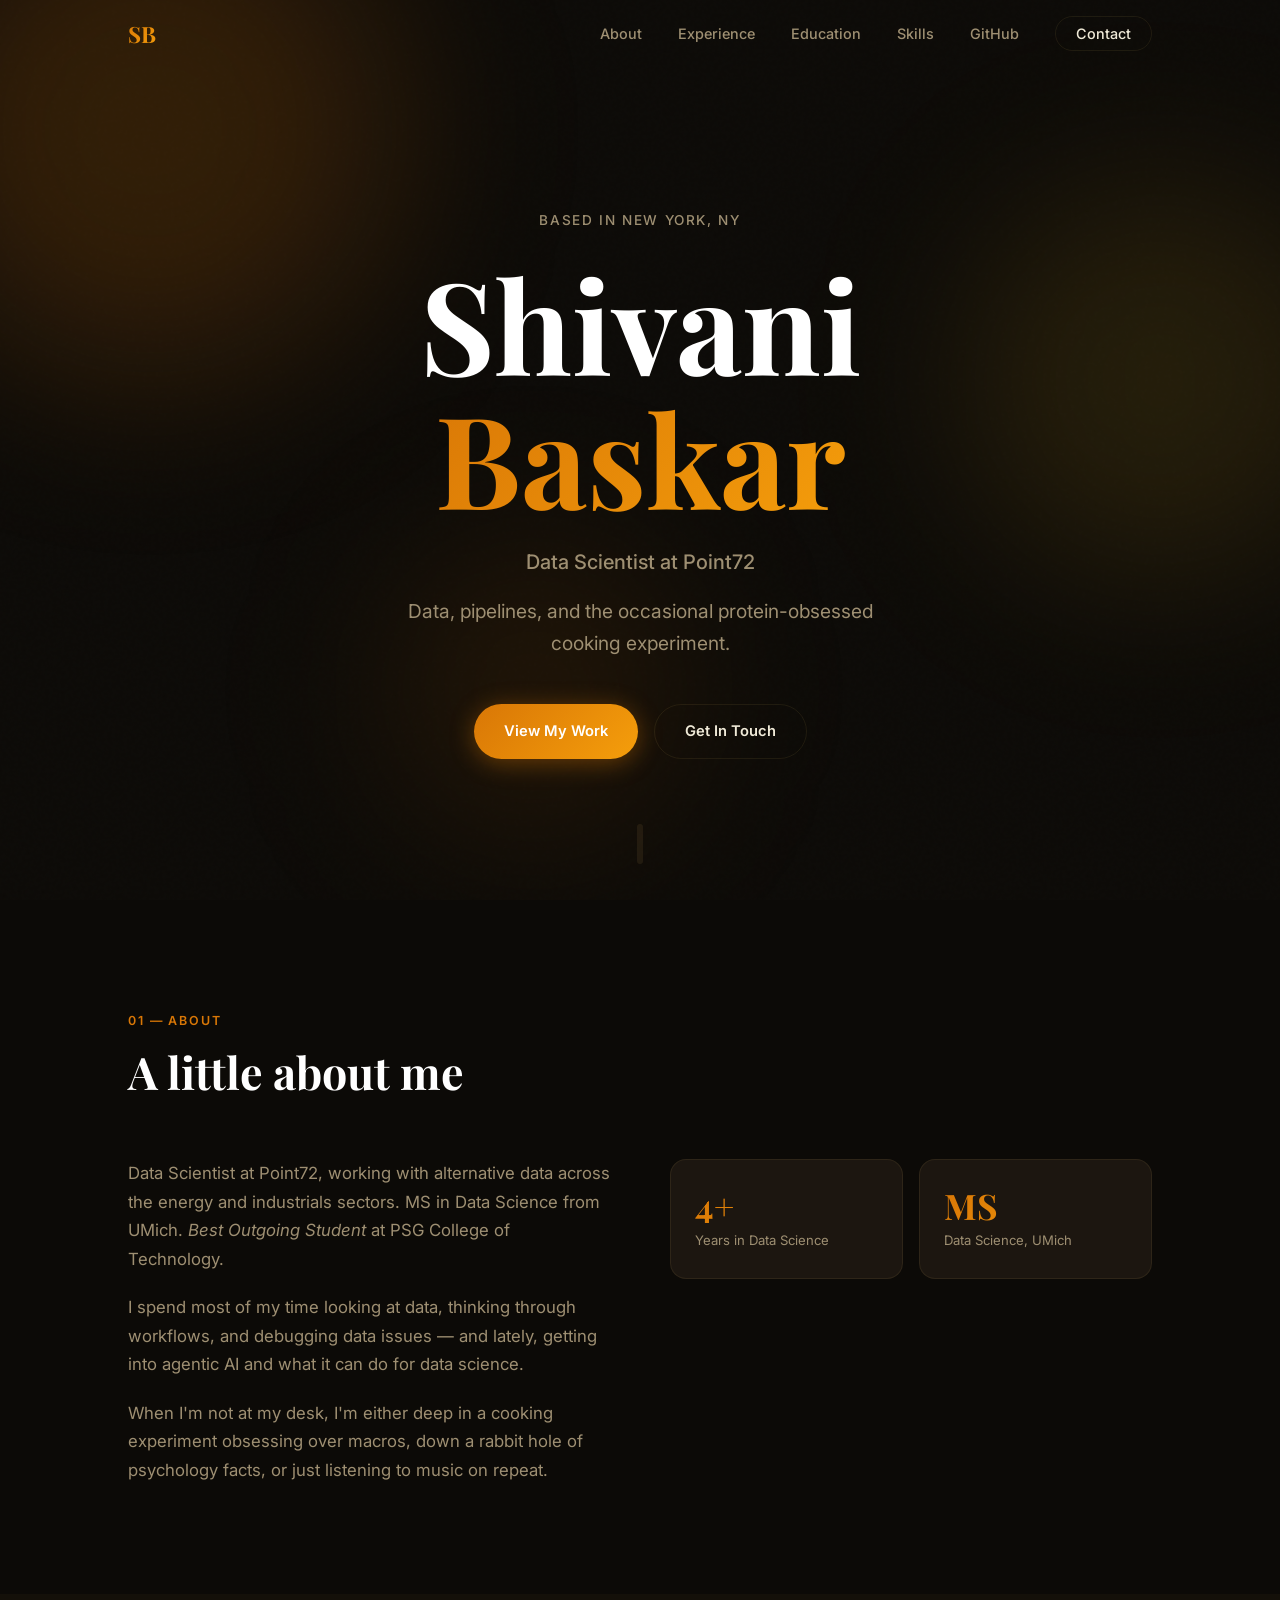
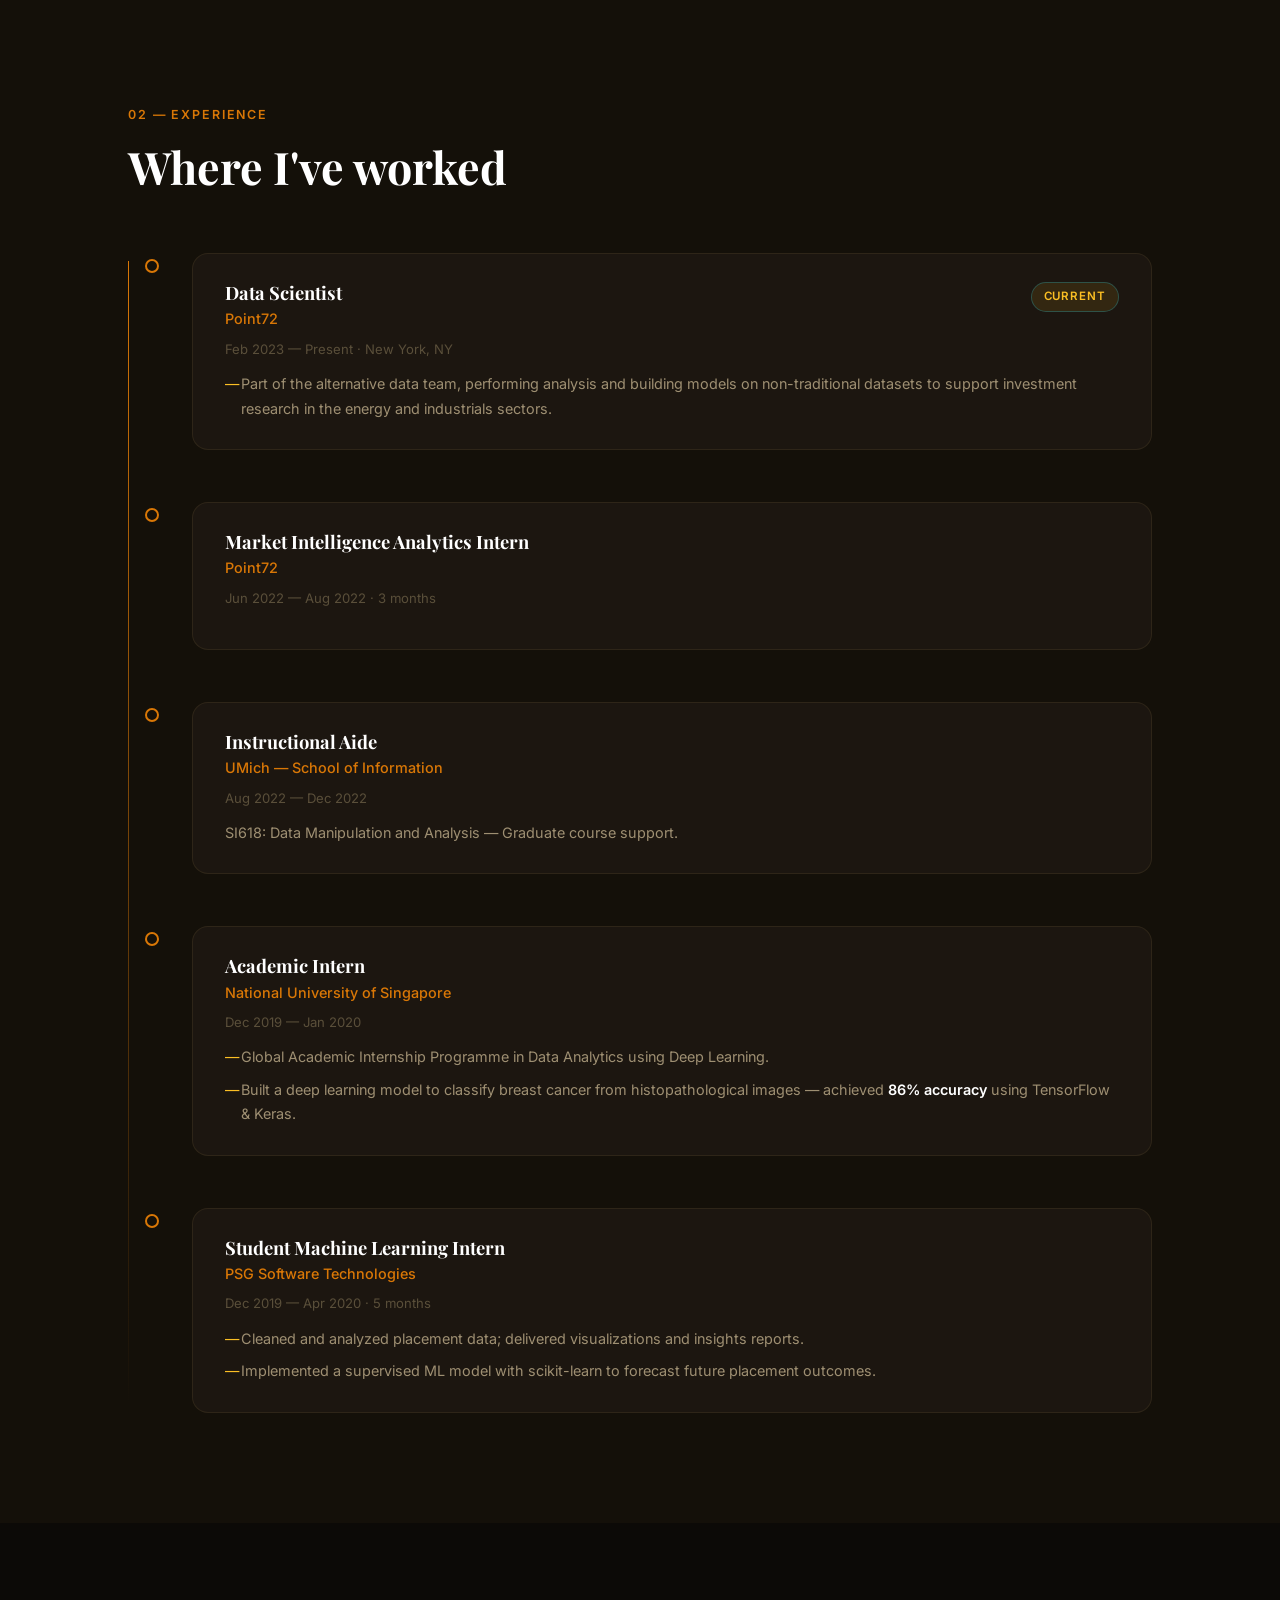
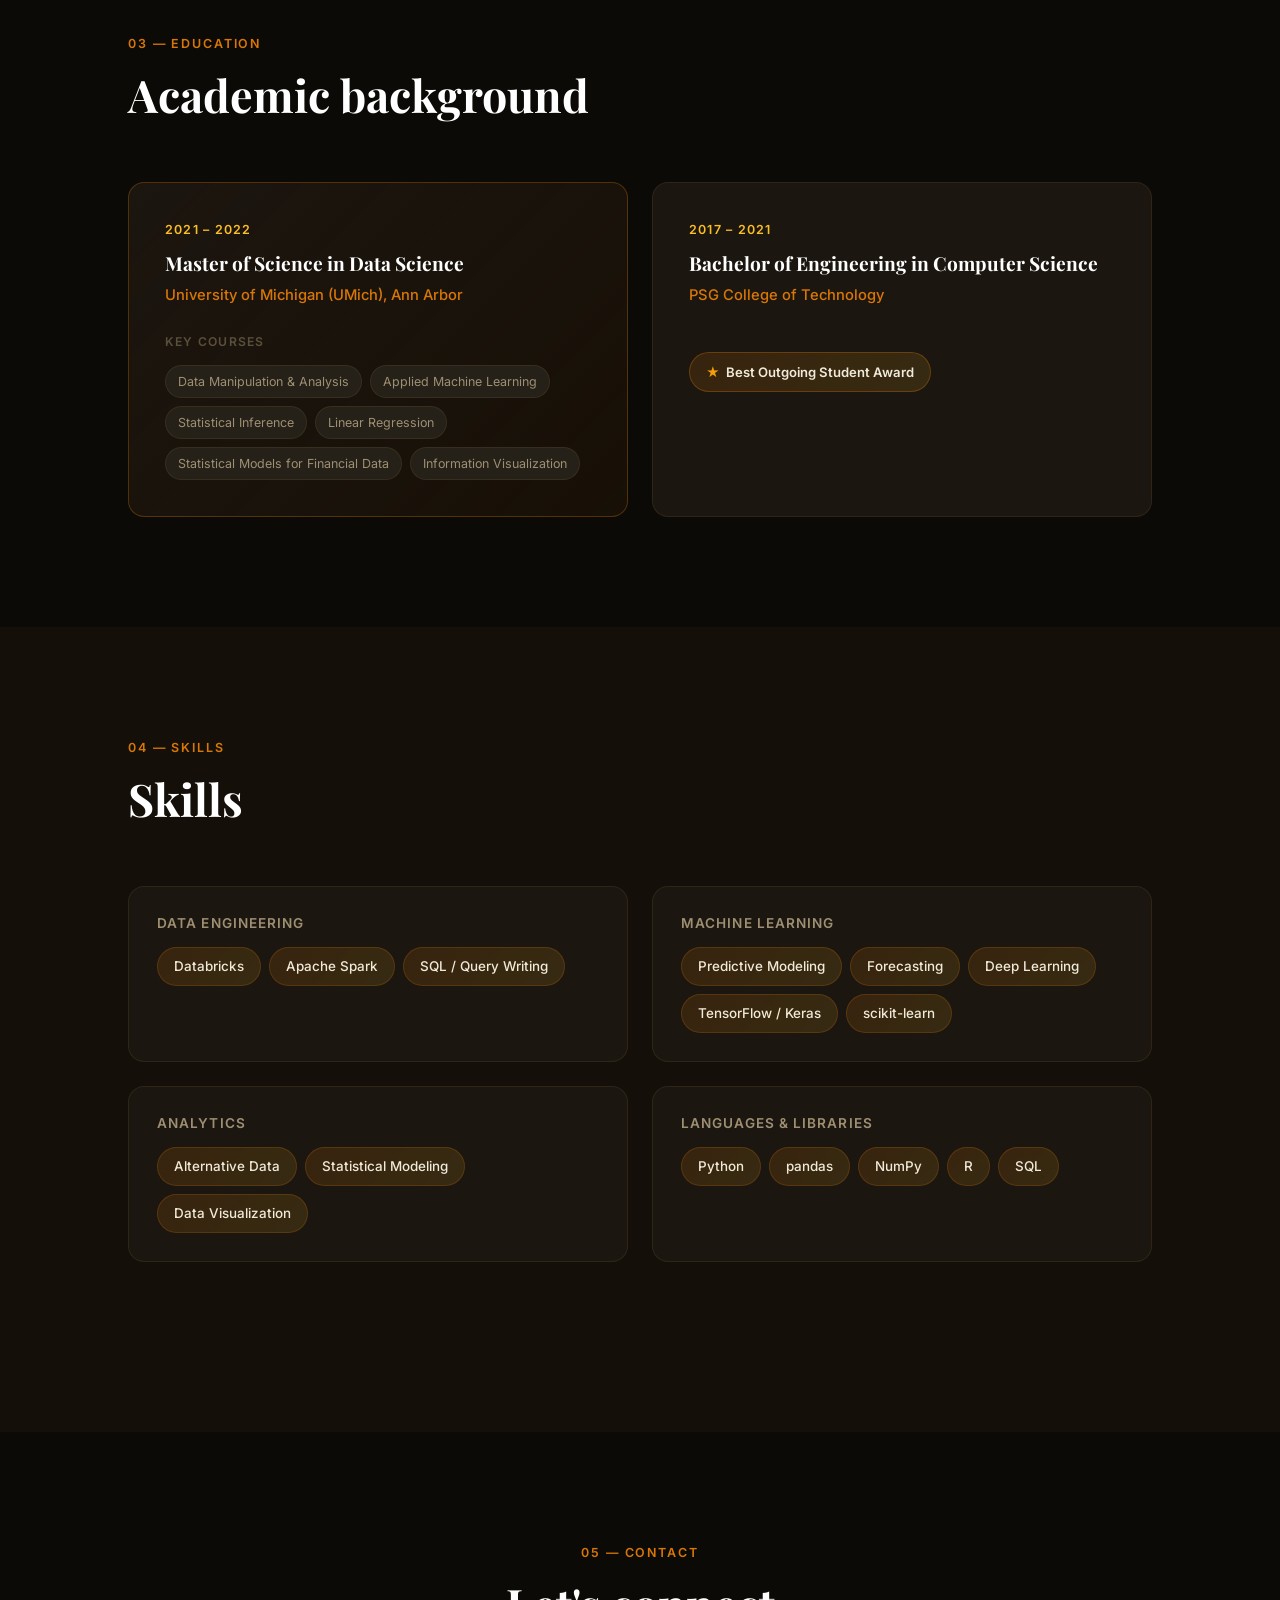
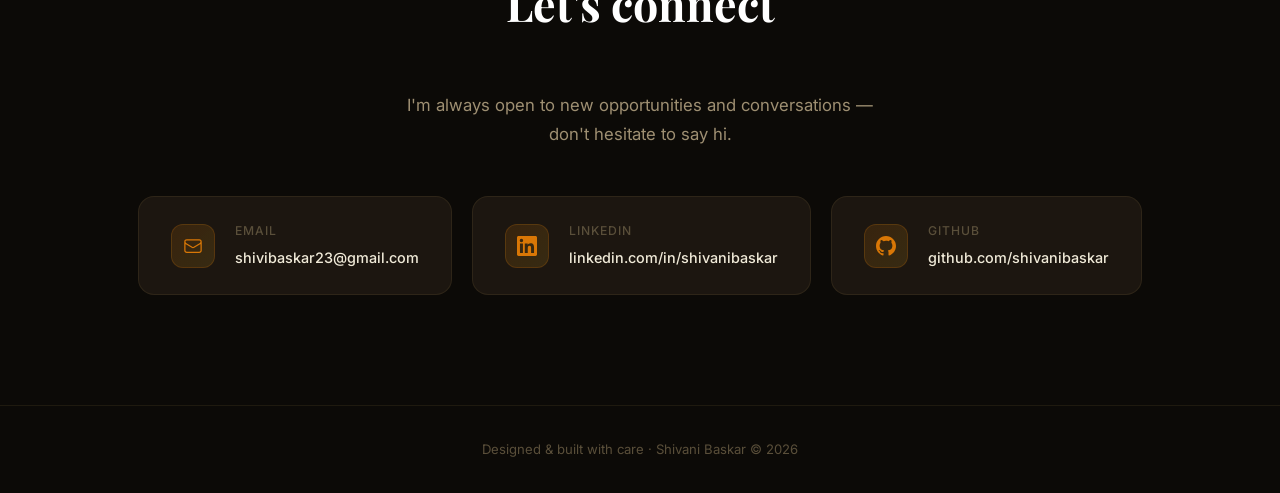
==== index.html @ d83d1bbb "Replace University of Michigan references with UMich Co-Authored-By: Claude Sonnet 4.6 <noreply@anth" ====
<!DOCTYPE html>
<html lang="en">
<head>
  <meta charset="UTF-8" />
  <meta name="viewport" content="width=device-width, initial-scale=1.0" />
  <meta name="description" content="Shivani Baskar — Data Scientist at Point72, New York. MS in Data Science from the University of Michigan. Working with alternative data in energy and industrials." />
  <title>Shivani Baskar — Data Scientist</title>
  <link rel="icon" href="data:image/svg+xml,<svg xmlns='http://www.w3.org/2000/svg' viewBox='0 0 100 100'><text y='.9em' font-size='90'>✦</text></svg>" />
  <link rel="preconnect" href="https://fonts.googleapis.com" />
  <link rel="preconnect" href="https://fonts.gstatic.com" crossorigin />
  <link href="https://fonts.googleapis.com/css2?family=Playfair+Display:wght@400;600;700&family=Inter:wght@300;400;500;600&display=swap" rel="stylesheet" />
  <link rel="stylesheet" href="style.css" />
</head>
<body>

  <!-- ── Navigation ── -->
  <nav class="nav" id="nav">
    <div class="nav-inner">
      <a href="#home" class="nav-logo">SB</a>
      <ul class="nav-links">
        <li><a href="#about">About</a></li>
        <li><a href="#experience">Experience</a></li>
        <li><a href="#education">Education</a></li>
        <li><a href="#skills">Skills</a></li>
        <li><a href="https://github.com/shivanibaskar" target="_blank" rel="noopener noreferrer">GitHub</a></li>
        <li><a href="#contact" class="nav-cta">Contact</a></li>
      </ul>
      <button class="hamburger" id="hamburger" aria-label="Menu">
        <span></span><span></span><span></span>
      </button>
    </div>
  </nav>

  <!-- ── Hero ── -->
  <section class="hero" id="home">
    <div class="hero-orbs">
      <div class="orb orb-1"></div>
      <div class="orb orb-2"></div>
      <div class="orb orb-3"></div>
    </div>
    <div class="hero-content">
      <p class="hero-eyebrow reveal">Based in New York, NY</p>
      <h1 class="hero-name reveal">Shivani<br /><span class="gradient-text">Baskar</span></h1>
      <p class="hero-title reveal">Data Scientist at Point72</p>
      <p class="hero-tagline reveal">Data, pipelines, and the occasional protein-obsessed cooking experiment.</p>
      <div class="hero-actions reveal">
        <a href="#experience" class="btn btn-primary">View My Work</a>
        <a href="#contact" class="btn btn-ghost">Get In Touch</a>
      </div>
    </div>
    <div class="hero-scroll-hint">
      <div class="scroll-dot"></div>
    </div>
  </section>

  <!-- ── About ── -->
  <section class="section" id="about">
    <div class="container">
      <div class="section-label reveal">01 — About</div>
      <h2 class="section-heading reveal">A little about me</h2>
      <div class="about-grid">
        <div class="about-text">
          <p class="reveal">Data Scientist at Point72, working with alternative data across the energy and industrials sectors. MS in Data Science from UMich. <em>Best Outgoing Student</em> at PSG College of Technology.</p>
          <p class="reveal">I spend most of my time looking at data, thinking through workflows, and debugging data issues — and lately, getting into agentic AI and what it can do for data science.</p>
          <p class="reveal">When I'm not at my desk, I'm either deep in a cooking experiment obsessing over macros, down a rabbit hole of psychology facts, or just listening to music on repeat.</p>
        </div>
        <div class="about-stats">
          <div class="stat-card reveal">
            <span class="stat-num gradient-text">4+</span>
            <span class="stat-label">Years in Data Science</span>
          </div>
          <div class="stat-card reveal">
            <span class="stat-num gradient-text">MS</span>
            <span class="stat-label">Data Science, UMich</span>
          </div>
        </div>
      </div>
    </div>
  </section>

  <!-- ── Experience ── -->
  <section class="section section-alt" id="experience">
    <div class="container">
      <div class="section-label reveal">02 — Experience</div>
      <h2 class="section-heading reveal">Where I've worked</h2>
      <div class="timeline">

        <div class="tl-item reveal">
          <div class="tl-marker">
            <div class="tl-dot"></div>
          </div>
          <div class="tl-body">
            <div class="tl-top">
              <div>
                <h3 class="tl-role">Data Scientist</h3>
                <p class="tl-company">Point72</p>
              </div>
              <span class="tl-badge current">Current</span>
            </div>
            <p class="tl-date">Feb 2023 — Present · New York, NY</p>
            <ul class="tl-bullets">
              <li>Part of the alternative data team, performing analysis and building models on non-traditional datasets to support investment research in the energy and industrials sectors.</li>
            </ul>
          </div>
        </div>

        <div class="tl-item reveal">
          <div class="tl-marker">
            <div class="tl-dot"></div>
          </div>
          <div class="tl-body">
            <div class="tl-top">
              <div>
                <h3 class="tl-role">Market Intelligence Analytics Intern</h3>
                <p class="tl-company">Point72</p>
              </div>
            </div>
            <p class="tl-date">Jun 2022 — Aug 2022 · 3 months</p>
          </div>
        </div>

        <div class="tl-item reveal">
          <div class="tl-marker">
            <div class="tl-dot"></div>
          </div>
          <div class="tl-body">
            <div class="tl-top">
              <div>
                <h3 class="tl-role">Instructional Aide</h3>
                <p class="tl-company">UMich — School of Information</p>
              </div>
            </div>
            <p class="tl-date">Aug 2022 — Dec 2022</p>
            <p class="tl-desc">SI618: Data Manipulation and Analysis — Graduate course support.</p>
          </div>
        </div>

        <div class="tl-item reveal">
          <div class="tl-marker">
            <div class="tl-dot"></div>
          </div>
          <div class="tl-body">
            <div class="tl-top">
              <div>
                <h3 class="tl-role">Academic Intern</h3>
                <p class="tl-company">National University of Singapore</p>
              </div>
            </div>
            <p class="tl-date">Dec 2019 — Jan 2020</p>
            <ul class="tl-bullets">
              <li>Global Academic Internship Programme in Data Analytics using Deep Learning.</li>
              <li>Built a deep learning model to classify breast cancer from histopathological images — achieved <strong>86% accuracy</strong> using TensorFlow &amp; Keras.</li>
            </ul>
          </div>
        </div>

        <div class="tl-item reveal">
          <div class="tl-marker">
            <div class="tl-dot"></div>
          </div>
          <div class="tl-body">
            <div class="tl-top">
              <div>
                <h3 class="tl-role">Student Machine Learning Intern</h3>
                <p class="tl-company">PSG Software Technologies</p>
              </div>
            </div>
            <p class="tl-date">Dec 2019 — Apr 2020 · 5 months</p>
            <ul class="tl-bullets">
              <li>Cleaned and analyzed placement data; delivered visualizations and insights reports.</li>
              <li>Implemented a supervised ML model with scikit-learn to forecast future placement outcomes.</li>
            </ul>
          </div>
        </div>

      </div>
    </div>
  </section>

  <!-- ── Education ── -->
  <section class="section" id="education">
    <div class="container">
      <div class="section-label reveal">03 — Education</div>
      <h2 class="section-heading reveal">Academic background</h2>
      <div class="edu-grid">

        <div class="edu-card featured reveal">
          <div class="edu-year">2021 – 2022</div>
          <h3>Master of Science in Data Science</h3>
          <p class="edu-school">University of Michigan (UMich), Ann Arbor</p>
          <div class="edu-courses">
            <p class="courses-label">Key Courses</p>
            <div class="course-tags">
              <span>Data Manipulation &amp; Analysis</span>
              <span>Applied Machine Learning</span>
              <span>Statistical Inference</span>
              <span>Linear Regression</span>
              <span>Statistical Models for Financial Data</span>
              <span>Information Visualization</span>
            </div>
          </div>
        </div>

        <div class="edu-card reveal">
          <div class="edu-year">2017 – 2021</div>
          <h3>Bachelor of Engineering in Computer Science</h3>
          <p class="edu-school">PSG College of Technology</p>
          <div class="award-pill">
            <span class="award-icon">★</span> Best Outgoing Student Award
          </div>
        </div>

      </div>
    </div>
  </section>

  <!-- ── Skills ── -->
  <section class="section section-alt" id="skills">
    <div class="container">
      <div class="section-label reveal">04 — Skills</div>
      <h2 class="section-heading reveal">Skills</h2>

      <div class="skills-grid">
        <div class="skill-group reveal">
          <h3 class="skill-group-title">Data Engineering</h3>
          <div class="skill-pills">
            <span>Databricks</span>
            <span>Apache Spark</span>
            <span>SQL / Query Writing</span>
          </div>
        </div>
        <div class="skill-group reveal">
          <h3 class="skill-group-title">Machine Learning</h3>
          <div class="skill-pills">
            <span>Predictive Modeling</span>
            <span>Forecasting</span>
            <span>Deep Learning</span>
            <span>TensorFlow / Keras</span>
            <span>scikit-learn</span>
          </div>
        </div>
        <div class="skill-group reveal">
          <h3 class="skill-group-title">Analytics</h3>
          <div class="skill-pills">
            <span>Alternative Data</span>
            <span>Statistical Modeling</span>
            <span>Data Visualization</span>
          </div>
        </div>
        <div class="skill-group reveal">
          <h3 class="skill-group-title">Languages &amp; Libraries</h3>
          <div class="skill-pills">
            <span>Python</span>
            <span>pandas</span>
            <span>NumPy</span>
            <span>R</span>
            <span>SQL</span>
          </div>
        </div>
      </div>

    </div>
  </section>

  <!-- ── Contact ── -->
  <section class="section" id="contact">
    <div class="container contact-container">
      <div class="section-label reveal">05 — Contact</div>
      <h2 class="section-heading reveal">Let's connect</h2>
      <p class="contact-sub reveal">I'm always open to new opportunities and conversations — don't hesitate to say hi.</p>
      <div class="contact-cards reveal">
        <a href="mailto:shivibaskar23@gmail.com" class="contact-card">
          <div class="contact-icon">
            <svg xmlns="http://www.w3.org/2000/svg" fill="none" viewBox="0 0 24 24" stroke-width="1.5" stroke="currentColor"><path stroke-linecap="round" stroke-linejoin="round" d="M21.75 6.75v10.5a2.25 2.25 0 0 1-2.25 2.25h-15a2.25 2.25 0 0 1-2.25-2.25V6.75m19.5 0A2.25 2.25 0 0 0 19.5 4.5h-15a2.25 2.25 0 0 0-2.25 2.25m19.5 0v.243a2.25 2.25 0 0 1-1.07 1.916l-7.5 4.615a2.25 2.25 0 0 1-2.36 0L3.32 8.91a2.25 2.25 0 0 1-1.07-1.916V6.75" /></svg>
          </div>
          <div>
            <p class="contact-label">Email</p>
            <p class="contact-value">shivibaskar23@gmail.com</p>
          </div>
        </a>
        <a href="https://linkedin.com/in/shivanibaskar" target="_blank" rel="noopener noreferrer" class="contact-card">
          <div class="contact-icon">
            <svg xmlns="http://www.w3.org/2000/svg" viewBox="0 0 24 24" fill="currentColor"><path d="M20.447 20.452h-3.554v-5.569c0-1.328-.027-3.037-1.852-3.037-1.853 0-2.136 1.445-2.136 2.939v5.667H9.351V9h3.414v1.561h.046c.477-.9 1.637-1.85 3.37-1.85 3.601 0 4.267 2.37 4.267 5.455v6.286zM5.337 7.433a2.062 2.062 0 0 1-2.063-2.065 2.064 2.064 0 1 1 2.063 2.065zm1.782 13.019H3.555V9h3.564v11.452zM22.225 0H1.771C.792 0 0 .774 0 1.729v20.542C0 23.227.792 24 1.771 24h20.451C23.2 24 24 23.227 24 22.271V1.729C24 .774 23.2 0 22.222 0h.003z"/></svg>
          </div>
          <div>
            <p class="contact-label">LinkedIn</p>
            <p class="contact-value">linkedin.com/in/shivanibaskar</p>
          </div>
        </a>
        <a href="https://github.com/shivanibaskar" target="_blank" rel="noopener noreferrer" class="contact-card">
          <div class="contact-icon">
            <svg xmlns="http://www.w3.org/2000/svg" viewBox="0 0 24 24" fill="currentColor"><path d="M12 0C5.374 0 0 5.373 0 12c0 5.302 3.438 9.8 8.207 11.387.599.111.793-.261.793-.577v-2.234c-3.338.726-4.033-1.416-4.033-1.416-.546-1.387-1.333-1.756-1.333-1.756-1.089-.745.083-.729.083-.729 1.205.084 1.839 1.237 1.839 1.237 1.07 1.834 2.807 1.304 3.492.997.107-.775.418-1.305.762-1.604-2.665-.305-5.467-1.334-5.467-5.931 0-1.311.469-2.381 1.236-3.221-.124-.303-.535-1.524.117-3.176 0 0 1.008-.322 3.301 1.23A11.509 11.509 0 0 1 12 5.803c1.02.005 2.047.138 3.006.404 2.291-1.552 3.297-1.23 3.297-1.23.653 1.653.242 2.874.118 3.176.77.84 1.235 1.911 1.235 3.221 0 4.609-2.807 5.624-5.479 5.921.43.372.823 1.102.823 2.222v3.293c0 .319.192.694.801.576C20.566 21.797 24 17.3 24 12c0-6.627-5.373-12-12-12z"/></svg>
          </div>
          <div>
            <p class="contact-label">GitHub</p>
            <p class="contact-value">github.com/shivanibaskar</p>
          </div>
        </a>
      </div>
    </div>
  </section>

  <footer class="footer">
    <p>Designed &amp; built with care &middot; Shivani Baskar &copy; 2026</p>
  </footer>

  <script src="script.js"></script>
</body>
</html>
---- style.css ----
/* ── Reset & Base ── */
*, *::before, *::after { box-sizing: border-box; margin: 0; padding: 0; }

:root {
  --bg:          #0c0a07;
  --bg-alt:      #141009;
  --surface:     #1c1610;
  --surface-2:   #252018;
  --border:      rgba(255,210,120,0.08);
  --text:        #f0ead8;
  --text-muted:  #9e8f72;
  --text-faint:  #5a4f3a;
  --amber:       #d97706;
  --gold:        #fbbf24;
  --grad:        linear-gradient(135deg, #d97706, #f59e0b);
  --grad-soft:   linear-gradient(135deg, rgba(217,119,6,0.15), rgba(251,191,36,0.12));
  --radius:      16px;
  --radius-sm:   10px;
  --shadow:      0 4px 32px rgba(0,0,0,0.4);
  --shadow-lg:   0 12px 60px rgba(0,0,0,0.6);
  --nav-h:       68px;
}

html { scroll-behavior: smooth; }

body {
  background: var(--bg);
  color: var(--text);
  font-family: 'Inter', system-ui, sans-serif;
  font-size: 16px;
  line-height: 1.7;
  overflow-x: hidden;
}

/* ── Typography ── */
h1,h2,h3 { font-family: 'Playfair Display', Georgia, serif; line-height: 1.2; }
a { text-decoration: none; color: inherit; }
strong { font-weight: 600; color: #fff; }

.gradient-text {
  background: var(--grad);
  -webkit-background-clip: text;
  -webkit-text-fill-color: transparent;
  background-clip: text;
}

/* ── Layout ── */
.container {
  max-width: 1080px;
  margin: 0 auto;
  padding: 0 28px;
}

.section { padding: 110px 0; }
.section-alt { background: var(--bg-alt); }

.section-label {
  font-size: 0.78rem;
  font-weight: 600;
  letter-spacing: 0.15em;
  text-transform: uppercase;
  color: var(--amber);
  margin-bottom: 14px;
}

.section-heading {
  font-size: clamp(2rem, 4vw, 2.8rem);
  font-weight: 700;
  color: #fff;
  margin-bottom: 60px;
}

/* ── Scroll Reveal ── */
.reveal {
  opacity: 0;
  transform: translateY(28px);
  transition: opacity 0.65s ease, transform 0.65s ease;
}
.reveal.visible {
  opacity: 1;
  transform: translateY(0);
}

/* ── Navigation ── */
.nav {
  position: fixed;
  top: 0; left: 0; right: 0;
  z-index: 100;
  height: var(--nav-h);
  transition: background 0.3s, backdrop-filter 0.3s, border-bottom 0.3s;
}
.nav.scrolled {
  background: rgba(7,7,15,0.85);
  backdrop-filter: blur(20px);
  border-bottom: 1px solid var(--border);
}
.nav-inner {
  max-width: 1080px;
  margin: 0 auto;
  padding: 0 28px;
  height: 100%;
  display: flex;
  align-items: center;
  justify-content: space-between;
}
.nav-logo {
  font-family: 'Playfair Display', serif;
  font-size: 1.4rem;
  font-weight: 700;
  background: var(--grad);
  -webkit-background-clip: text;
  -webkit-text-fill-color: transparent;
  background-clip: text;
}
.nav-links {
  list-style: none;
  display: flex;
  gap: 36px;
  align-items: center;
}
.nav-links a {
  font-size: 0.9rem;
  font-weight: 500;
  color: var(--text-muted);
  transition: color 0.2s;
}
.nav-links a:hover { color: #fff; }
.nav-links a.nav-cta {
  padding: 8px 20px;
  border: 1px solid var(--border);
  border-radius: 50px;
  color: var(--text);
  transition: background 0.2s, border-color 0.2s;
}
.nav-links a.nav-cta:hover {
  background: var(--surface-2);
  border-color: var(--amber);
  color: #fff;
}
.hamburger { display: none; }

/* ── Hero ── */
.hero {
  position: relative;
  min-height: 100vh;
  display: flex;
  align-items: center;
  justify-content: center;
  overflow: hidden;
  padding: var(--nav-h) 28px 0;
}

/* Animated orbs */
.hero-orbs { position: absolute; inset: 0; pointer-events: none; overflow: hidden; }
.orb {
  position: absolute;
  border-radius: 50%;
  filter: blur(90px);
  animation: floatOrb 12s ease-in-out infinite;
}
.orb-1 {
  width: 500px; height: 500px;
  background: rgba(217,119,6,0.18);
  top: -120px; left: -100px;
  animation-duration: 14s;
}
.orb-2 {
  width: 400px; height: 400px;
  background: rgba(251,191,36,0.10);
  top: 20%; right: -80px;
  animation-duration: 10s;
  animation-delay: -5s;
}
.orb-3 {
  width: 300px; height: 300px;
  background: rgba(217,119,6,0.10);
  bottom: 60px; left: 30%;
  animation-duration: 18s;
  animation-delay: -8s;
}
@keyframes floatOrb {
  0%,100% { transform: translate(0,0) scale(1); }
  33%      { transform: translate(30px, -30px) scale(1.05); }
  66%      { transform: translate(-20px, 20px) scale(0.97); }
}

/* Noise overlay for depth */
.hero::after {
  content: '';
  position: absolute;
  inset: 0;
  background-image: url("data:image/svg+xml,%3Csvg viewBox='0 0 256 256' xmlns='http://www.w3.org/2000/svg'%3E%3Cfilter id='noise'%3E%3CfeTurbulence type='fractalNoise' baseFrequency='0.9' numOctaves='4' stitchTiles='stitch'/%3E%3C/filter%3E%3Crect width='100%25' height='100%25' filter='url(%23noise)' opacity='0.03'/%3E%3C/svg%3E");
  pointer-events: none;
  opacity: 0.4;
}

.hero-content {
  position: relative;
  z-index: 1;
  text-align: center;
  max-width: 800px;
}
.hero-eyebrow {
  font-size: 0.85rem;
  font-weight: 500;
  letter-spacing: 0.12em;
  text-transform: uppercase;
  color: var(--text-muted);
  margin-bottom: 24px;
  animation: fadeUp 0.8s ease both;
}
.hero-name {
  font-size: clamp(4rem, 10vw, 8rem);
  font-weight: 700;
  line-height: 1.05;
  color: #fff;
  margin-bottom: 20px;
  animation: fadeUp 0.8s 0.1s ease both;
}
.hero-title {
  font-family: 'Inter', sans-serif;
  font-size: clamp(1rem, 2vw, 1.25rem);
  font-weight: 500;
  color: var(--text-muted);
  margin-bottom: 16px;
  animation: fadeUp 0.8s 0.2s ease both;
}
.hero-tagline {
  font-size: clamp(1rem, 2vw, 1.2rem);
  color: var(--text-muted);
  max-width: 500px;
  margin: 0 auto 44px;
  animation: fadeUp 0.8s 0.3s ease both;
}
.hero-actions {
  display: flex;
  gap: 16px;
  justify-content: center;
  flex-wrap: wrap;
  animation: fadeUp 0.8s 0.4s ease both;
}

/* Hero scroll hint */
.hero-scroll-hint {
  position: absolute;
  bottom: 36px;
  left: 50%;
  transform: translateX(-50%);
  z-index: 1;
}
.scroll-dot {
  width: 6px;
  height: 40px;
  border-radius: 50px;
  background: var(--border);
  position: relative;
  overflow: hidden;
}
.scroll-dot::after {
  content: '';
  position: absolute;
  top: -100%;
  left: 0; right: 0;
  height: 50%;
  border-radius: 50px;
  background: var(--grad);
  animation: scrollDot 2s ease-in-out infinite;
}
@keyframes scrollDot {
  0%   { top: -50%; }
  100% { top: 150%; }
}

@keyframes fadeUp {
  from { opacity: 0; transform: translateY(30px); }
  to   { opacity: 1; transform: translateY(0); }
}

/* ── Buttons ── */
.btn {
  display: inline-flex;
  align-items: center;
  gap: 8px;
  padding: 14px 30px;
  border-radius: 50px;
  font-size: 0.92rem;
  font-weight: 600;
  font-family: 'Inter', sans-serif;
  cursor: pointer;
  border: none;
  transition: all 0.25s ease;
}
.btn-primary {
  background: var(--grad);
  color: #fff;
  box-shadow: 0 4px 24px rgba(217,119,6,0.4);
}
.btn-primary:hover {
  transform: translateY(-2px);
  box-shadow: 0 8px 36px rgba(217,119,6,0.55);
}
.btn-ghost {
  background: transparent;
  color: var(--text);
  border: 1px solid var(--border);
}
.btn-ghost:hover {
  background: var(--surface-2);
  border-color: rgba(255,255,255,0.2);
  transform: translateY(-2px);
}

/* ── About ── */
.about-grid {
  display: grid;
  grid-template-columns: 1fr 1fr;
  gap: 60px;
  align-items: start;
}
.about-text p {
  color: var(--text-muted);
  margin-bottom: 20px;
  font-size: 1.05rem;
}
.about-text p:last-child { margin-bottom: 0; }

.about-stats {
  display: grid;
  grid-template-columns: 1fr 1fr;
  gap: 16px;
}
.stat-card {
  background: var(--surface);
  border: 1px solid var(--border);
  border-radius: var(--radius);
  padding: 28px 24px;
  display: flex;
  flex-direction: column;
  gap: 8px;
  transition: border-color 0.25s, transform 0.25s;
}
.stat-card:hover {
  border-color: rgba(217,119,6,0.4);
  transform: translateY(-3px);
}
.stat-num {
  font-family: 'Playfair Display', serif;
  font-size: 2.2rem;
  font-weight: 700;
  line-height: 1;
}
.stat-label {
  font-size: 0.82rem;
  color: var(--text-muted);
  line-height: 1.4;
}

/* ── Timeline ── */
.timeline { position: relative; padding-left: 24px; }
.timeline::before {
  content: '';
  position: absolute;
  left: 0; top: 8px; bottom: 8px;
  width: 1px;
  background: linear-gradient(180deg, var(--amber), transparent);
}

.tl-item {
  position: relative;
  padding: 0 0 52px 40px;
}
.tl-item:last-child { padding-bottom: 0; }

.tl-marker {
  position: absolute;
  left: -7px;
  top: 6px;
}
.tl-dot {
  width: 14px; height: 14px;
  border-radius: 50%;
  background: var(--bg-alt);
  border: 2px solid var(--amber);
  transition: background 0.2s;
}
.tl-item:hover .tl-dot { background: var(--amber); }

.tl-body {
  background: var(--surface);
  border: 1px solid var(--border);
  border-radius: var(--radius);
  padding: 28px 32px;
  transition: border-color 0.25s, transform 0.25s;
}
.tl-item:hover .tl-body {
  border-color: rgba(217,119,6,0.3);
  transform: translateX(4px);
}

.tl-top {
  display: flex;
  justify-content: space-between;
  align-items: flex-start;
  gap: 16px;
  margin-bottom: 6px;
}
.tl-role {
  font-size: 1.15rem;
  font-weight: 700;
  color: #fff;
}
.tl-company {
  font-size: 0.9rem;
  color: var(--amber);
  font-weight: 500;
  margin-top: 3px;
}
.tl-date {
  font-size: 0.82rem;
  color: var(--text-faint);
  margin-bottom: 12px;
}
.tl-desc {
  font-size: 0.9rem;
  color: var(--text-muted);
  margin-top: 4px;
}
.tl-bullets {
  list-style: none;
  margin-top: 12px;
  display: flex;
  flex-direction: column;
  gap: 8px;
}
.tl-bullets li {
  font-size: 0.9rem;
  color: var(--text-muted);
  padding-left: 16px;
  position: relative;
}
.tl-bullets li::before {
  content: '—';
  position: absolute;
  left: 0;
  color: var(--gold);
}

.tl-badge {
  flex-shrink: 0;
  font-size: 0.72rem;
  font-weight: 600;
  letter-spacing: 0.08em;
  text-transform: uppercase;
  padding: 4px 12px;
  border-radius: 50px;
}
.tl-badge.current {
  background: rgba(251,191,36,0.10);
  color: var(--gold);
  border: 1px solid rgba(34,211,238,0.25);
}

/* ── Education ── */
.edu-grid {
  display: grid;
  grid-template-columns: 1fr 1fr;
  gap: 24px;
}
.edu-card {
  background: var(--surface);
  border: 1px solid var(--border);
  border-radius: var(--radius);
  padding: 36px;
  transition: border-color 0.25s, transform 0.25s;
}
.edu-card:hover {
  border-color: rgba(217,119,6,0.35);
  transform: translateY(-4px);
}
.edu-card.featured {
  border-color: rgba(217,119,6,0.3);
  background: linear-gradient(135deg, var(--surface), rgba(217,119,6,0.06));
}
.edu-year {
  font-size: 0.78rem;
  font-weight: 600;
  letter-spacing: 0.1em;
  color: var(--gold);
  text-transform: uppercase;
  margin-bottom: 12px;
}
.edu-card h3 {
  font-size: 1.2rem;
  font-weight: 700;
  color: #fff;
  margin-bottom: 8px;
}
.edu-school {
  font-size: 0.92rem;
  color: var(--amber);
  font-weight: 500;
  margin-bottom: 24px;
}
.courses-label {
  font-size: 0.76rem;
  font-weight: 600;
  letter-spacing: 0.1em;
  text-transform: uppercase;
  color: var(--text-faint);
  margin-bottom: 12px;
}
.course-tags {
  display: flex;
  flex-wrap: wrap;
  gap: 8px;
}
.course-tags span {
  font-size: 0.78rem;
  background: var(--surface-2);
  border: 1px solid var(--border);
  color: var(--text-muted);
  padding: 5px 12px;
  border-radius: 50px;
}
.award-pill {
  display: inline-flex;
  align-items: center;
  gap: 6px;
  font-size: 0.82rem;
  font-weight: 600;
  padding: 8px 16px;
  border-radius: 50px;
  background: linear-gradient(135deg, rgba(217,119,6,0.15), rgba(251,191,36,0.12));
  border: 1px solid rgba(217,119,6,0.3);
  color: var(--text);
  margin-top: 20px;
}
.award-icon { color: #f59e0b; }

/* ── Skills ── */
.skills-grid {
  display: grid;
  grid-template-columns: 1fr 1fr;
  gap: 24px;
  margin-bottom: 60px;
}
.skill-group {
  background: var(--surface);
  border: 1px solid var(--border);
  border-radius: var(--radius);
  padding: 28px;
  transition: border-color 0.25s;
}
.skill-group:hover { border-color: rgba(217,119,6,0.3); }
.skill-group-title {
  font-size: 0.85rem;
  font-weight: 600;
  letter-spacing: 0.08em;
  text-transform: uppercase;
  color: var(--text-muted);
  margin-bottom: 16px;
  font-family: 'Inter', sans-serif;
}
.skill-pills {
  display: flex;
  flex-wrap: wrap;
  gap: 8px;
}
.skill-pills span {
  font-size: 0.84rem;
  font-weight: 500;
  padding: 7px 16px;
  border-radius: 50px;
  background: var(--grad-soft);
  border: 1px solid rgba(217,119,6,0.2);
  color: var(--text);
  transition: border-color 0.2s, transform 0.2s;
  cursor: default;
}
.skill-pills span:hover {
  border-color: var(--amber);
  transform: translateY(-2px);
}

.subsection-title {
  font-family: 'Inter', sans-serif;
  font-size: 0.85rem;
  font-weight: 600;
  letter-spacing: 0.1em;
  text-transform: uppercase;
  color: var(--text-muted);
  margin-bottom: 24px;
}

.cert-grid {
  display: grid;
  grid-template-columns: repeat(4, 1fr);
  gap: 14px;
}
.cert-card {
  background: var(--surface);
  border: 1px solid var(--border);
  border-radius: var(--radius-sm);
  padding: 20px 20px;
  transition: border-color 0.25s, transform 0.25s;
}
.cert-card:hover {
  border-color: rgba(217,119,6,0.35);
  transform: translateY(-3px);
}
.cert-card p {
  font-size: 0.84rem;
  color: var(--text-muted);
  margin-top: 8px;
  line-height: 1.4;
}
.cert-provider {
  font-size: 0.7rem;
  font-weight: 700;
  letter-spacing: 0.08em;
  text-transform: uppercase;
  padding: 3px 10px;
  border-radius: 50px;
}
.cert-provider.coursera {
  background: rgba(217,119,6,0.15);
  color: #fbbf24;
  border: 1px solid rgba(217,119,6,0.25);
}
.cert-provider.nptel {
  background: rgba(239,68,68,0.1);
  color: #f87171;
  border: 1px solid rgba(239,68,68,0.2);
}

/* ── Contact ── */
.contact-container { text-align: center; }
.contact-sub {
  font-size: 1.05rem;
  color: var(--text-muted);
  max-width: 500px;
  margin: 0 auto 48px;
}
.contact-cards {
  display: flex;
  gap: 20px;
  justify-content: center;
  flex-wrap: wrap;
}
.contact-card {
  display: flex;
  align-items: center;
  gap: 20px;
  background: var(--surface);
  border: 1px solid var(--border);
  border-radius: var(--radius);
  padding: 24px 32px;
  transition: border-color 0.25s, transform 0.25s;
  text-align: left;
  min-width: 280px;
}
.contact-card:hover {
  border-color: rgba(217,119,6,0.4);
  transform: translateY(-4px);
}
.contact-icon {
  width: 44px; height: 44px;
  border-radius: 12px;
  background: var(--grad-soft);
  border: 1px solid rgba(217,119,6,0.2);
  display: flex;
  align-items: center;
  justify-content: center;
  flex-shrink: 0;
  color: var(--amber);
}
.contact-icon svg { width: 20px; height: 20px; }
.contact-label {
  font-size: 0.76rem;
  color: var(--text-faint);
  font-weight: 500;
  text-transform: uppercase;
  letter-spacing: 0.08em;
  margin-bottom: 4px;
}
.contact-value {
  font-size: 0.9rem;
  color: var(--text);
  font-weight: 500;
}

/* ── Footer ── */
.footer {
  border-top: 1px solid var(--border);
  padding: 32px 28px;
  text-align: center;
  font-size: 0.82rem;
  color: var(--text-faint);
}

/* ── Mobile ── */
.hamburger {
  display: none;
  flex-direction: column;
  gap: 5px;
  background: none;
  border: none;
  cursor: pointer;
  padding: 6px;
}
.hamburger span {
  display: block;
  width: 22px; height: 2px;
  background: var(--text);
  border-radius: 2px;
  transition: all 0.3s;
}

@media (max-width: 900px) {
  .about-grid { grid-template-columns: 1fr; gap: 40px; }
  .edu-grid   { grid-template-columns: 1fr; }
  .skills-grid { grid-template-columns: 1fr; }
  .cert-grid  { grid-template-columns: repeat(2, 1fr); }
}

@media (max-width: 680px) {
  .nav-links { display: none; }
  .hamburger { display: flex; }
  .hero-name { font-size: clamp(3rem, 14vw, 5rem); }
  .about-stats { grid-template-columns: 1fr 1fr; }
  .cert-grid { grid-template-columns: 1fr; }
  .tl-body { padding: 20px; }
  .section { padding: 80px 0; }
  .contact-card { min-width: unset; width: 100%; }
}

/* ── Mobile Menu ── */
.nav-links.open {
  display: flex;
  position: fixed;
  top: var(--nav-h); left: 0; right: 0;
  flex-direction: column;
  align-items: center;
  gap: 0;
  background: rgba(7,7,15,0.97);
  backdrop-filter: blur(20px);
  border-bottom: 1px solid var(--border);
  padding: 24px 0;
}
.nav-links.open li a {
  display: block;
  padding: 14px 32px;
  font-size: 1rem;
}
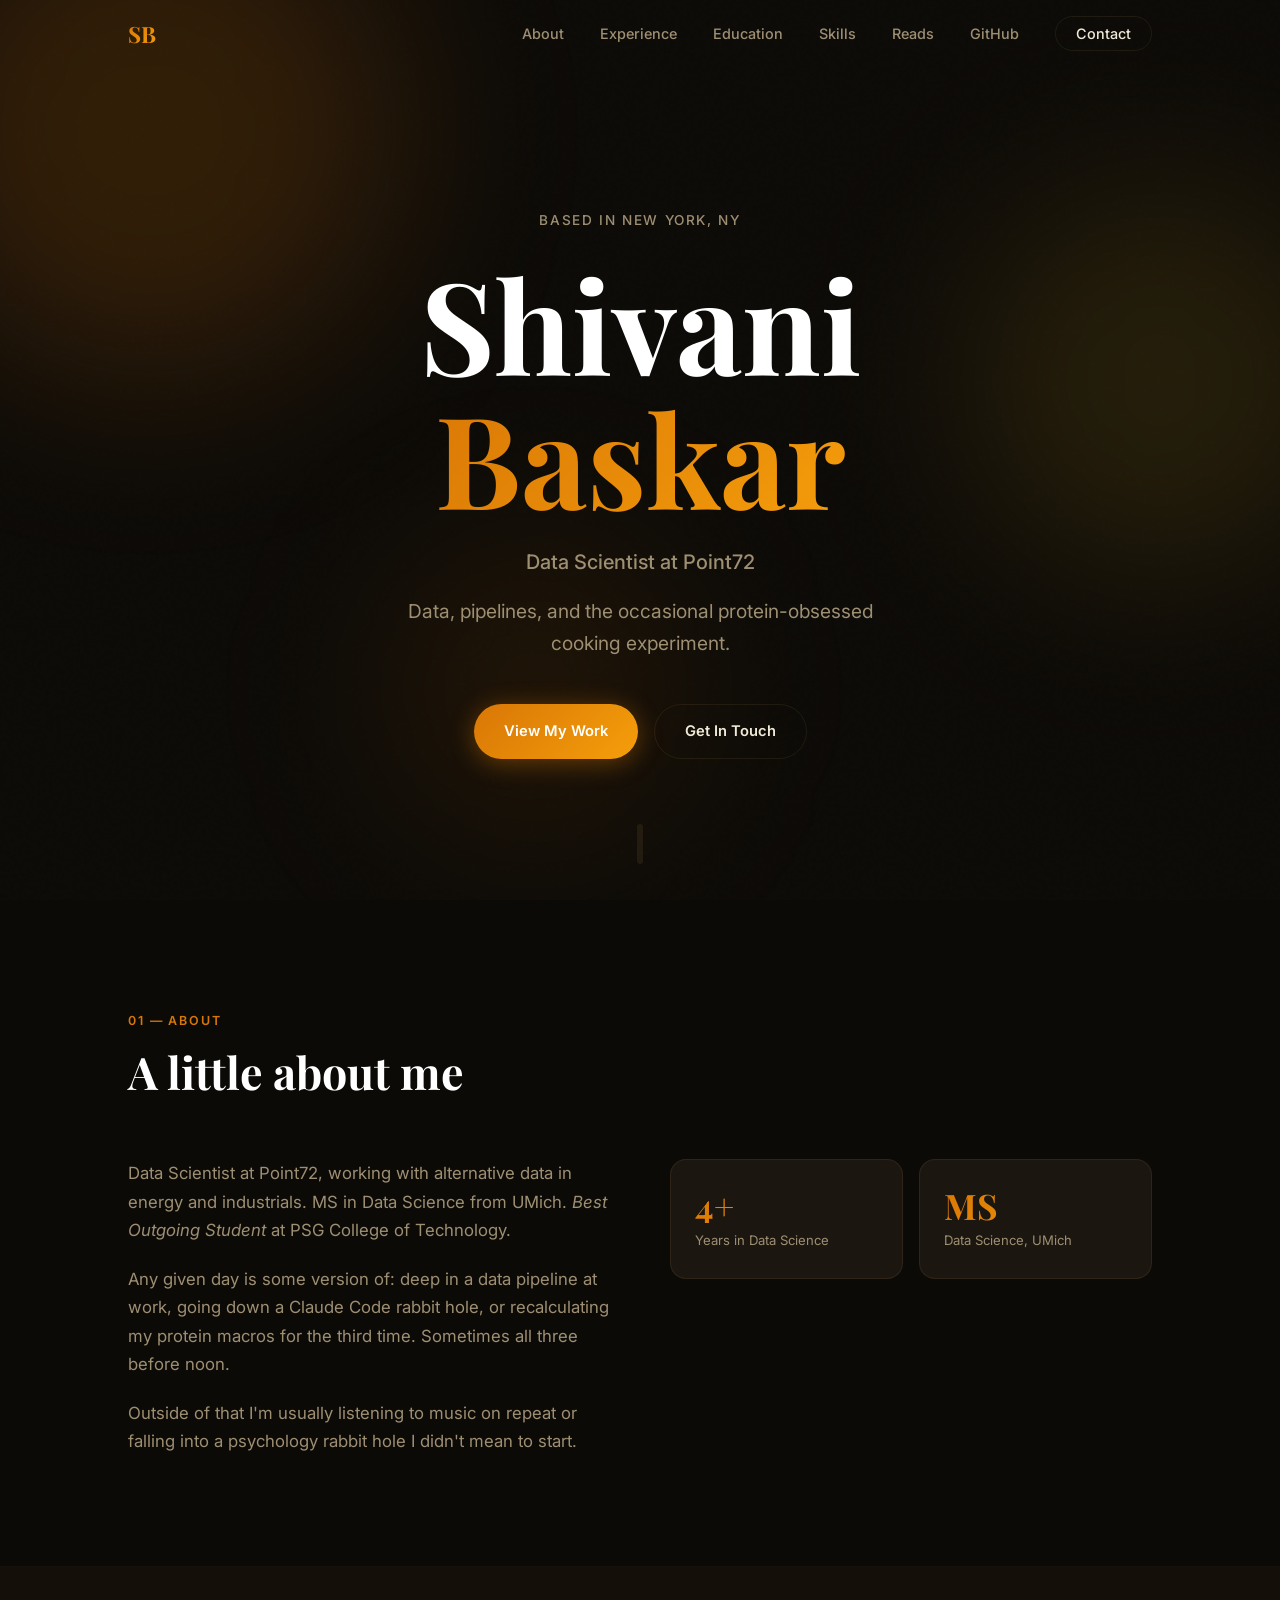
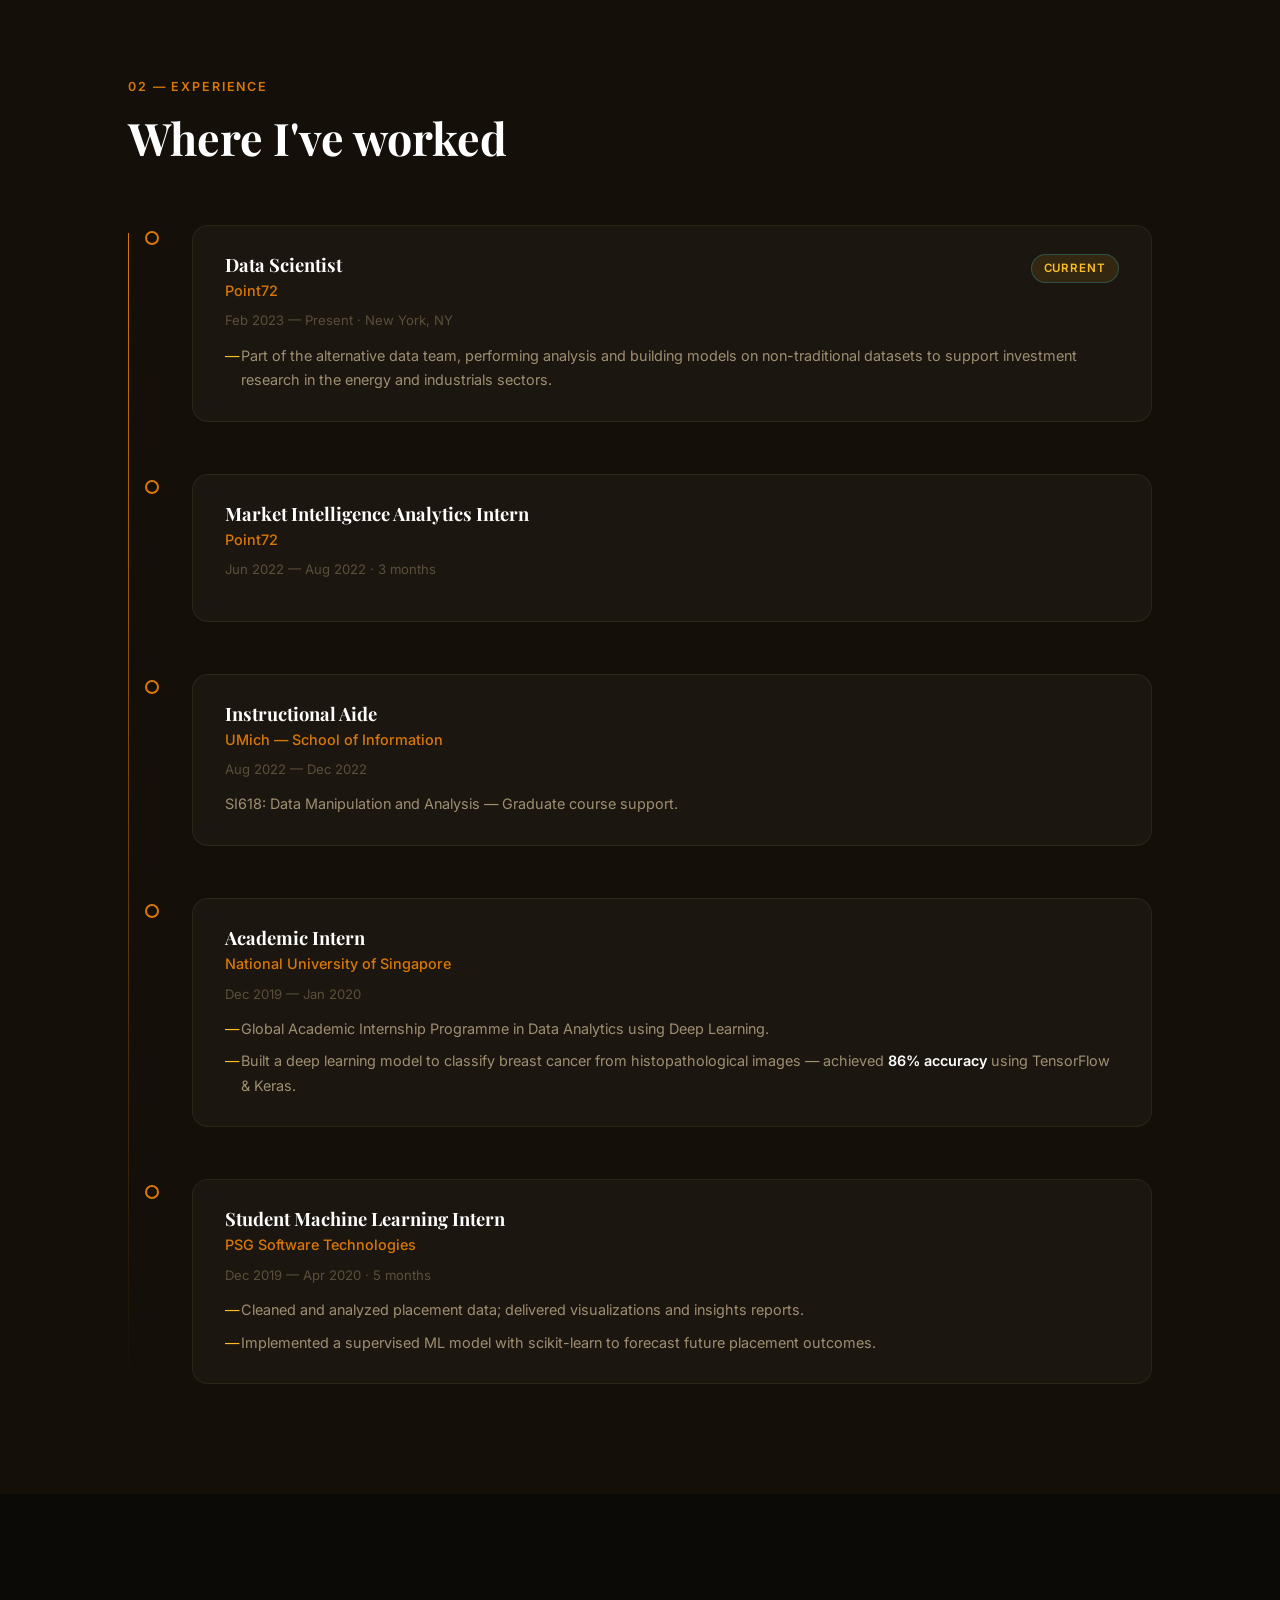
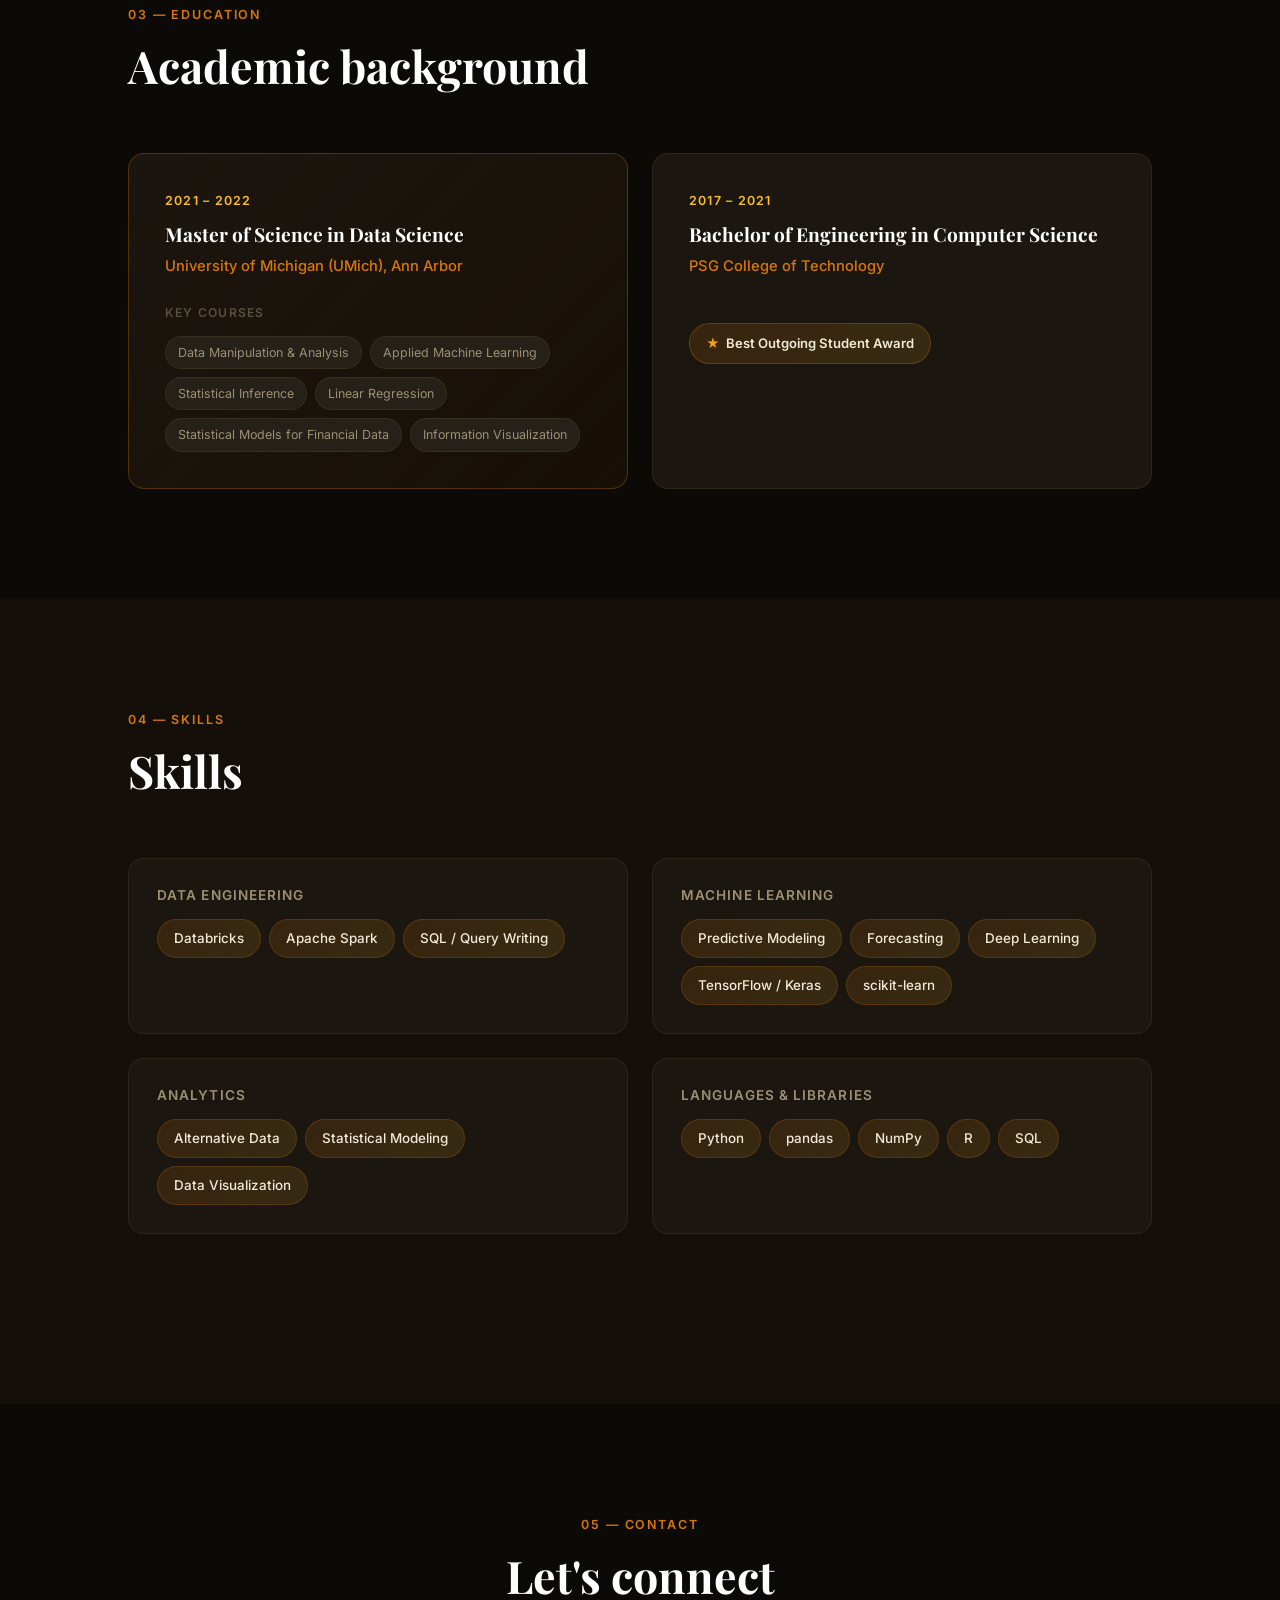
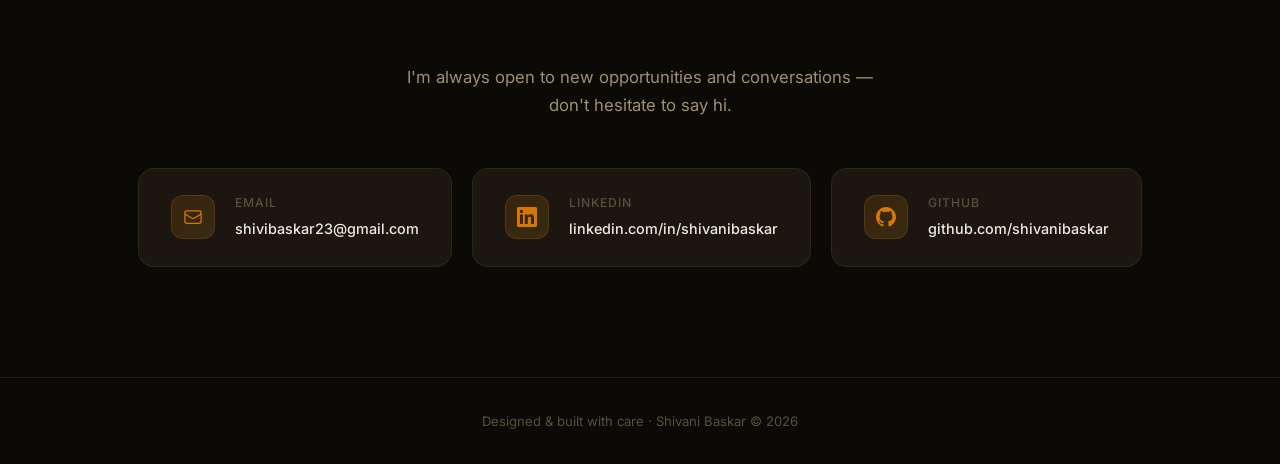
==== commit cd486b5a: "Add reads log page and update About copy - New reads.html: date-ordered reading log with type filter" ====
--- a/index.html
+++ b/index.html
@@ -22,6 +22,7 @@
         <li><a href="#experience">Experience</a></li>
         <li><a href="#education">Education</a></li>
         <li><a href="#skills">Skills</a></li>
+        <li><a href="reads.html">Reads</a></li>
         <li><a href="https://github.com/shivanibaskar" target="_blank" rel="noopener noreferrer">GitHub</a></li>
         <li><a href="#contact" class="nav-cta">Contact</a></li>
       </ul>
@@ -60,9 +61,9 @@
       <h2 class="section-heading reveal">A little about me</h2>
       <div class="about-grid">
         <div class="about-text">
-          <p class="reveal">Data Scientist at Point72, working with alternative data across the energy and industrials sectors. MS in Data Science from UMich. <em>Best Outgoing Student</em> at PSG College of Technology.</p>
-          <p class="reveal">I spend most of my time looking at data, thinking through workflows, and debugging data issues — and lately, getting into agentic AI and what it can do for data science.</p>
-          <p class="reveal">When I'm not at my desk, I'm either deep in a cooking experiment obsessing over macros, down a rabbit hole of psychology facts, or just listening to music on repeat.</p>
+          <p class="reveal">Data Scientist at Point72, working with alternative data in energy and industrials. MS in Data Science from UMich. <em>Best Outgoing Student</em> at PSG College of Technology.</p>
+          <p class="reveal">Any given day is some version of: deep in a data pipeline at work, going down a Claude Code rabbit hole, or recalculating my protein macros for the third time. Sometimes all three before noon.</p>
+          <p class="reveal">Outside of that I'm usually listening to music on repeat or falling into a psychology rabbit hole I didn't mean to start.</p>
         </div>
         <div class="about-stats">
           <div class="stat-card reveal">
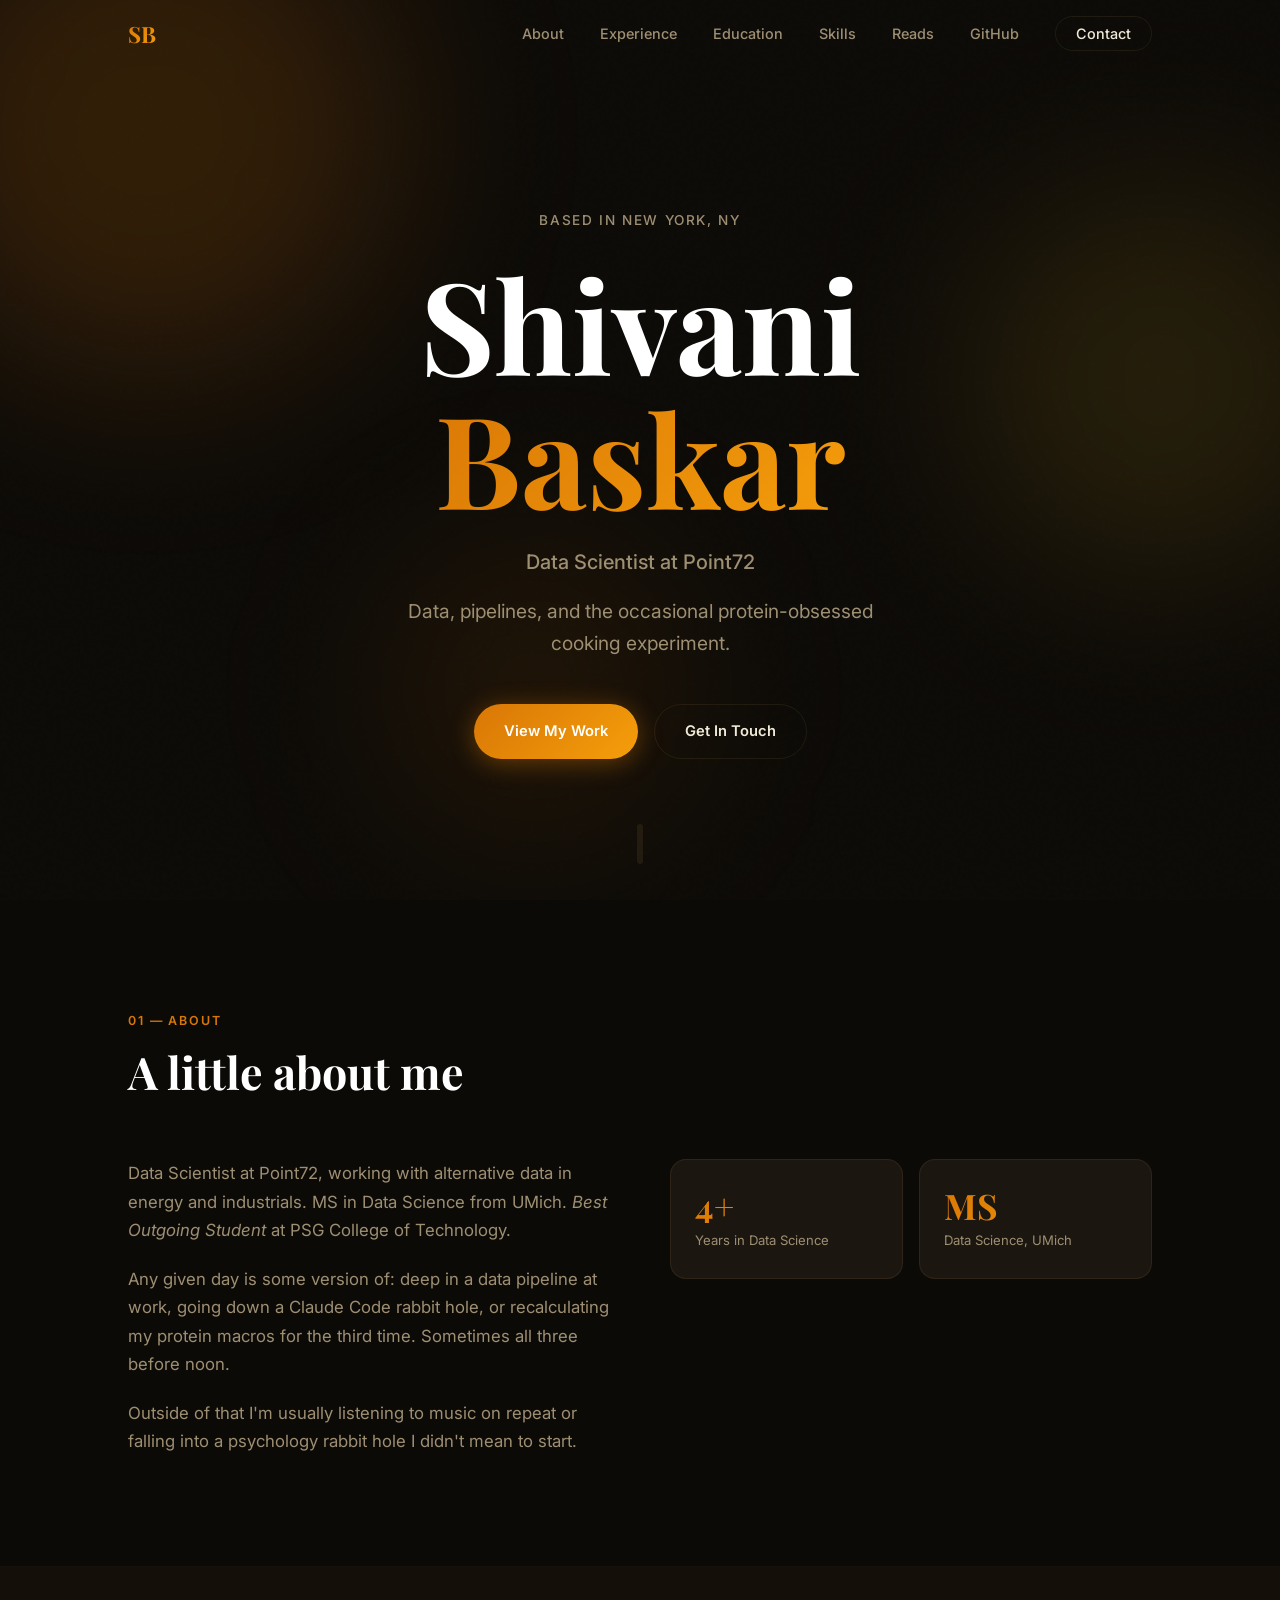
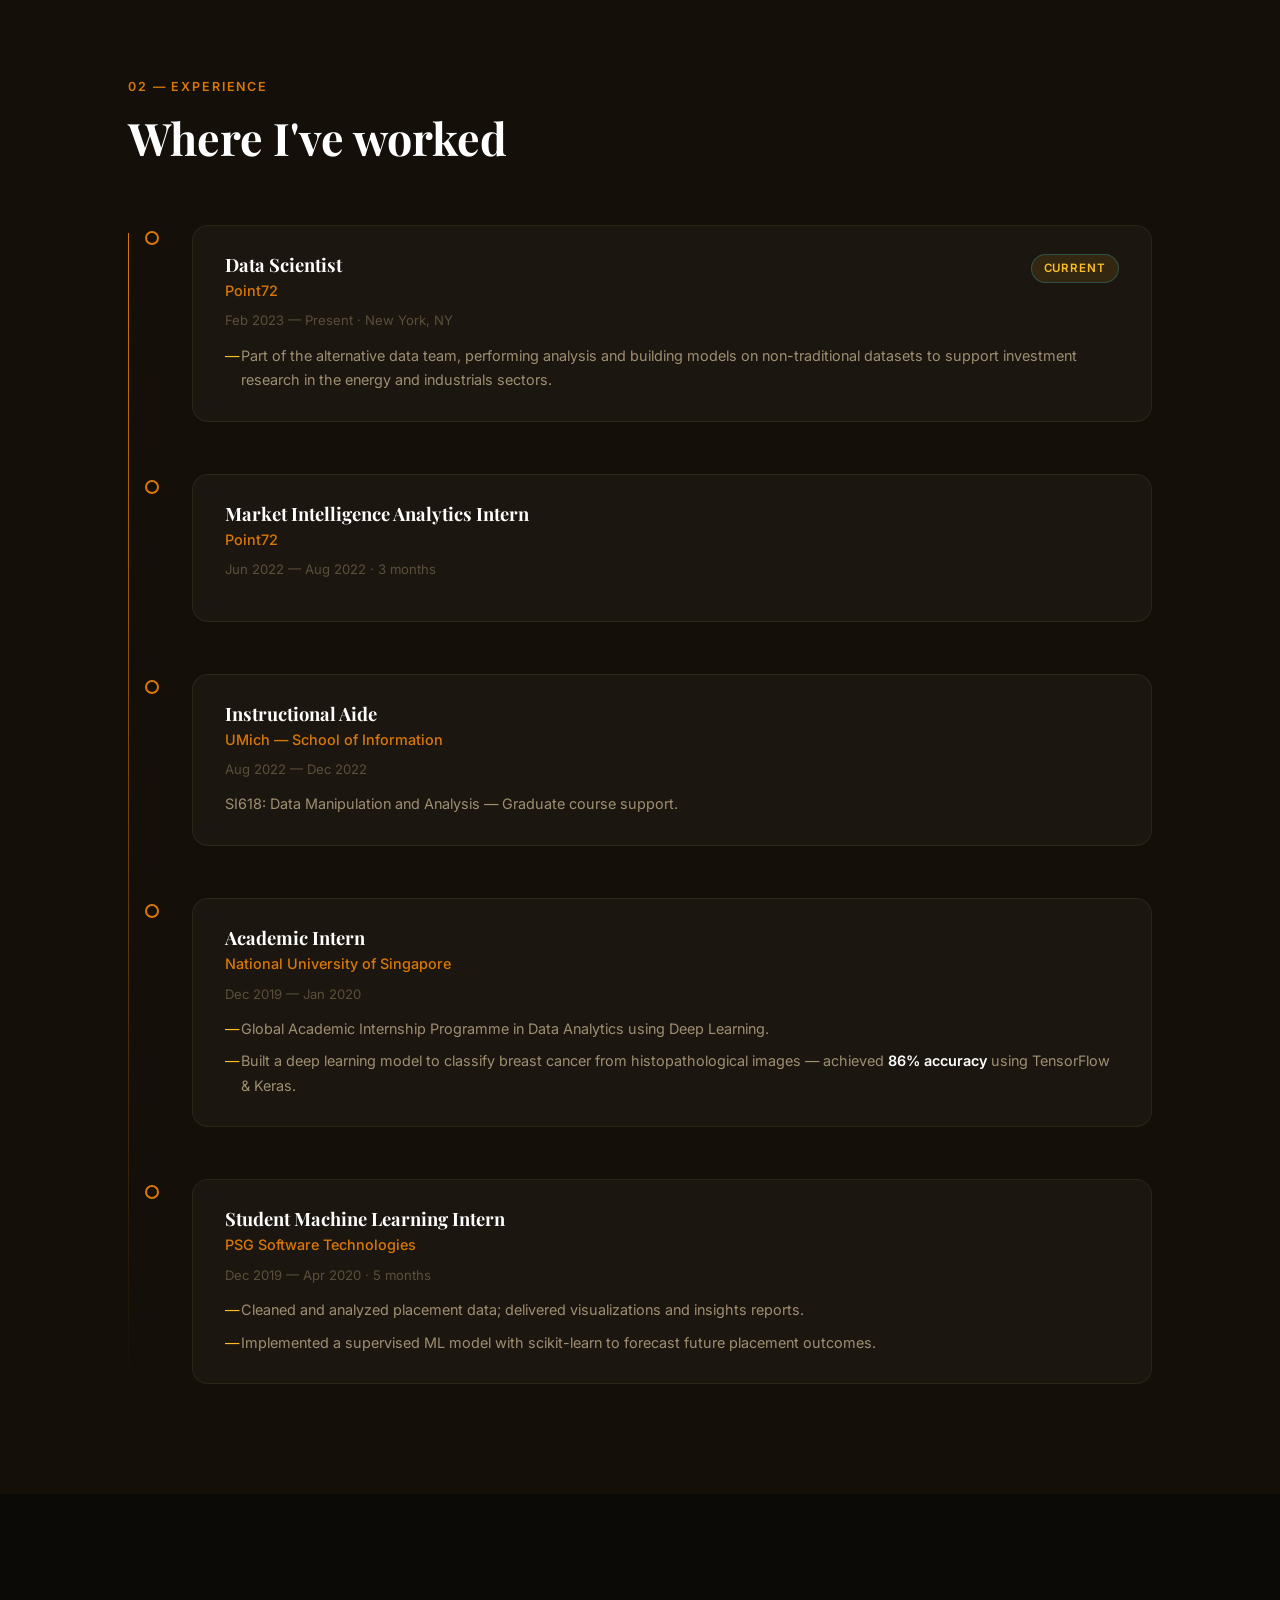
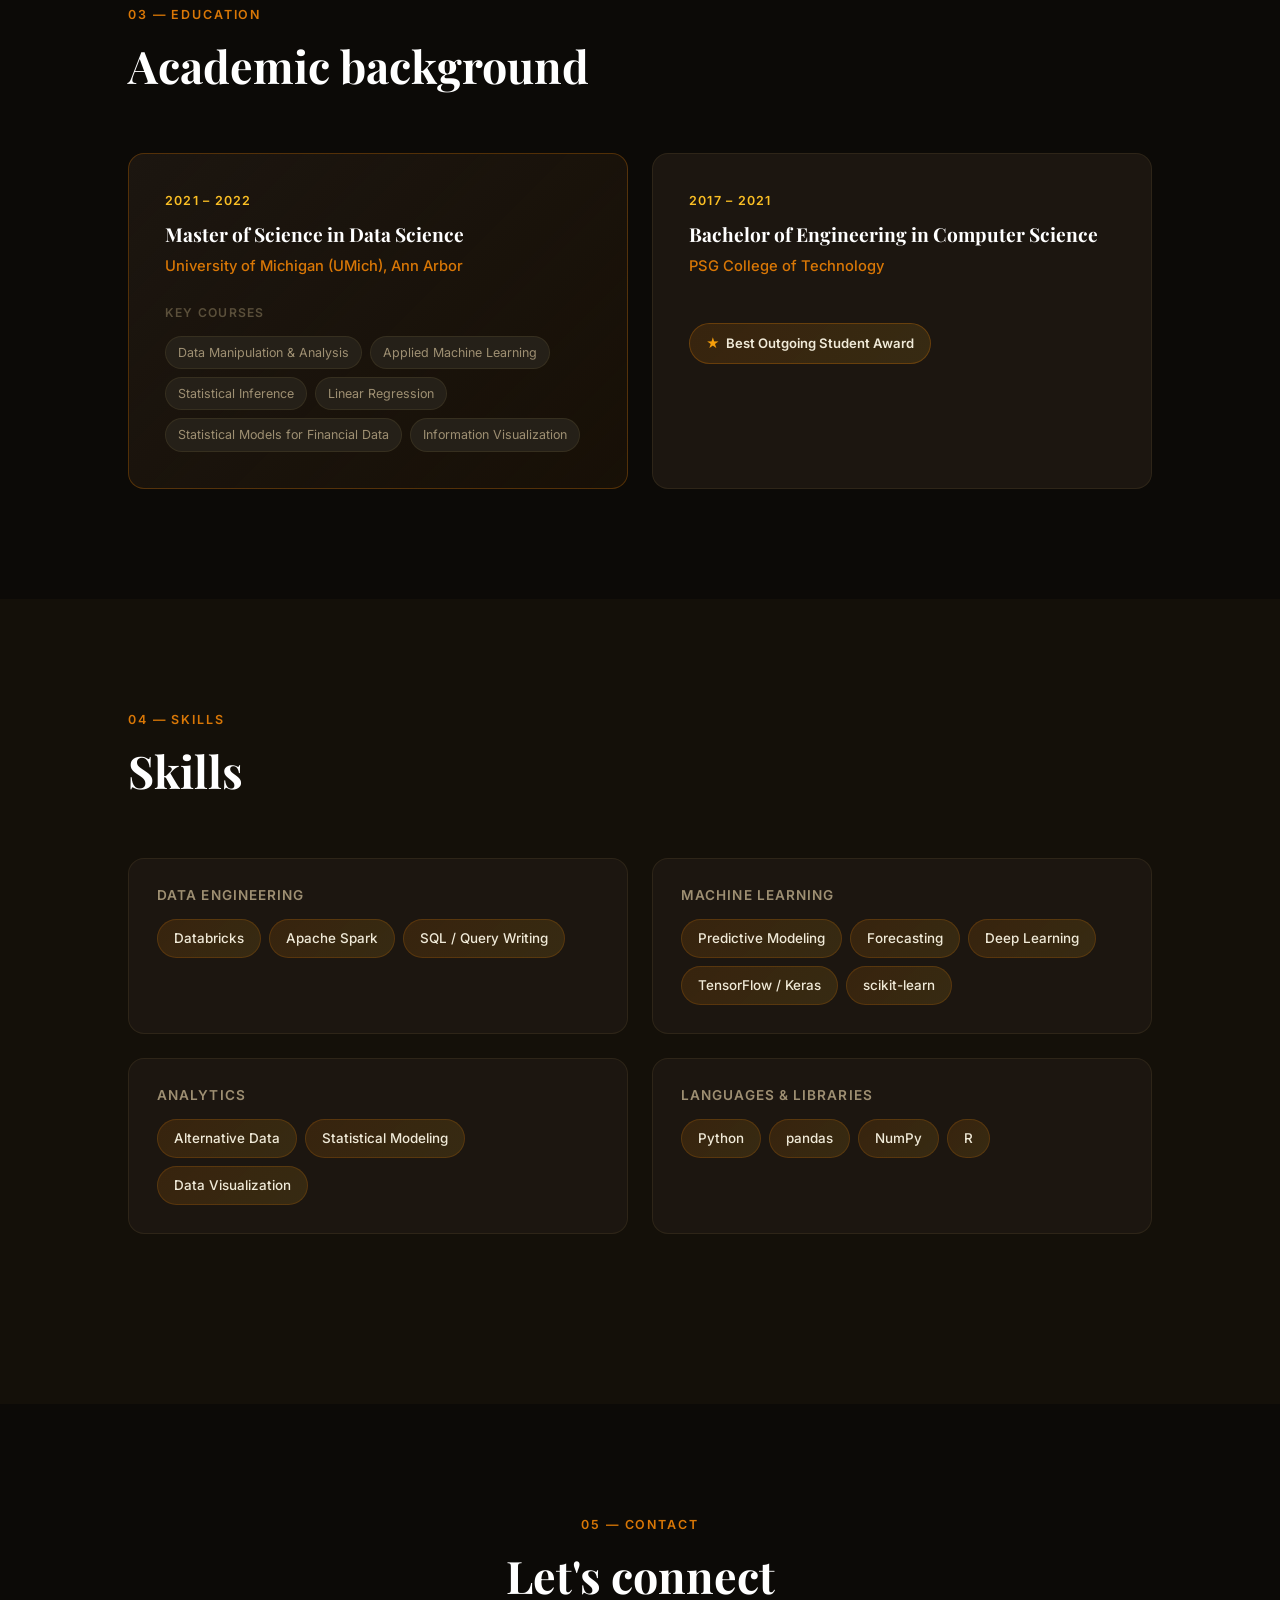
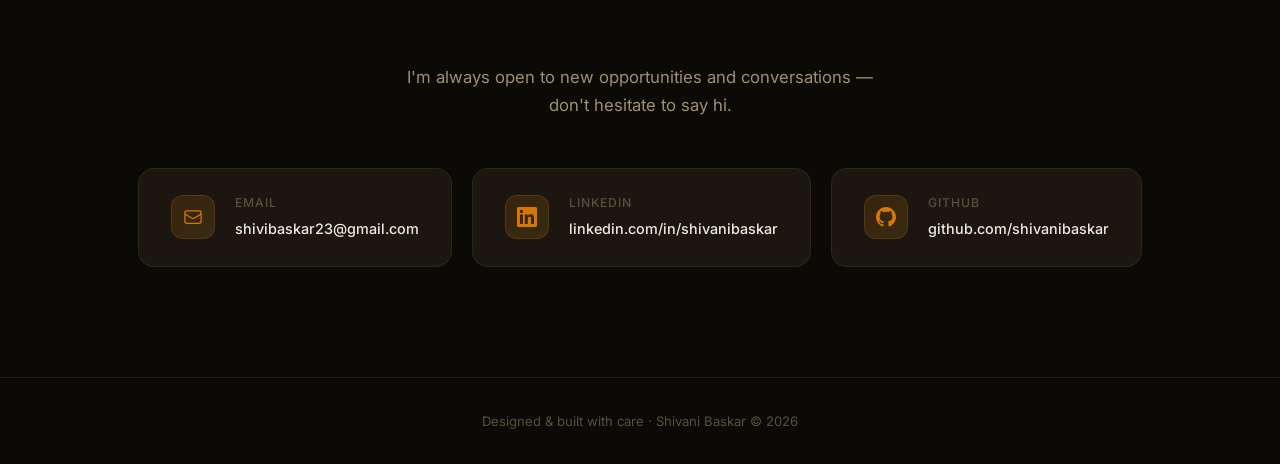
==== commit 6c20d045: "fix: repair book link, remove duplicate SQL skill" ====
--- a/index.html
+++ b/index.html
@@ -255,7 +255,6 @@
             <span>pandas</span>
             <span>NumPy</span>
             <span>R</span>
-            <span>SQL</span>
           </div>
         </div>
       </div>
--- a/style.css
+++ b/style.css
@@ -125,6 +125,7 @@
   transition: color 0.2s;
 }
 .nav-links a:hover { color: #fff; }
+.nav-links a.active { color: #fff; }
 .nav-links a.nav-cta {
   padding: 8px 20px;
   border: 1px solid var(--border);
@@ -582,57 +583,6 @@
   transform: translateY(-2px);
 }
 
-.subsection-title {
-  font-family: 'Inter', sans-serif;
-  font-size: 0.85rem;
-  font-weight: 600;
-  letter-spacing: 0.1em;
-  text-transform: uppercase;
-  color: var(--text-muted);
-  margin-bottom: 24px;
-}
-
-.cert-grid {
-  display: grid;
-  grid-template-columns: repeat(4, 1fr);
-  gap: 14px;
-}
-.cert-card {
-  background: var(--surface);
-  border: 1px solid var(--border);
-  border-radius: var(--radius-sm);
-  padding: 20px 20px;
-  transition: border-color 0.25s, transform 0.25s;
-}
-.cert-card:hover {
-  border-color: rgba(217,119,6,0.35);
-  transform: translateY(-3px);
-}
-.cert-card p {
-  font-size: 0.84rem;
-  color: var(--text-muted);
-  margin-top: 8px;
-  line-height: 1.4;
-}
-.cert-provider {
-  font-size: 0.7rem;
-  font-weight: 700;
-  letter-spacing: 0.08em;
-  text-transform: uppercase;
-  padding: 3px 10px;
-  border-radius: 50px;
-}
-.cert-provider.coursera {
-  background: rgba(217,119,6,0.15);
-  color: #fbbf24;
-  border: 1px solid rgba(217,119,6,0.25);
-}
-.cert-provider.nptel {
-  background: rgba(239,68,68,0.1);
-  color: #f87171;
-  border: 1px solid rgba(239,68,68,0.2);
-}
-
 /* ── Contact ── */
 .contact-container { text-align: center; }
 .contact-sub {
@@ -720,7 +670,6 @@
   .about-grid { grid-template-columns: 1fr; gap: 40px; }
   .edu-grid   { grid-template-columns: 1fr; }
   .skills-grid { grid-template-columns: 1fr; }
-  .cert-grid  { grid-template-columns: repeat(2, 1fr); }
 }
 
 @media (max-width: 680px) {
@@ -728,7 +677,6 @@
   .hamburger { display: flex; }
   .hero-name { font-size: clamp(3rem, 14vw, 5rem); }
   .about-stats { grid-template-columns: 1fr 1fr; }
-  .cert-grid { grid-template-columns: 1fr; }
   .tl-body { padding: 20px; }
   .section { padding: 80px 0; }
   .contact-card { min-width: unset; width: 100%; }
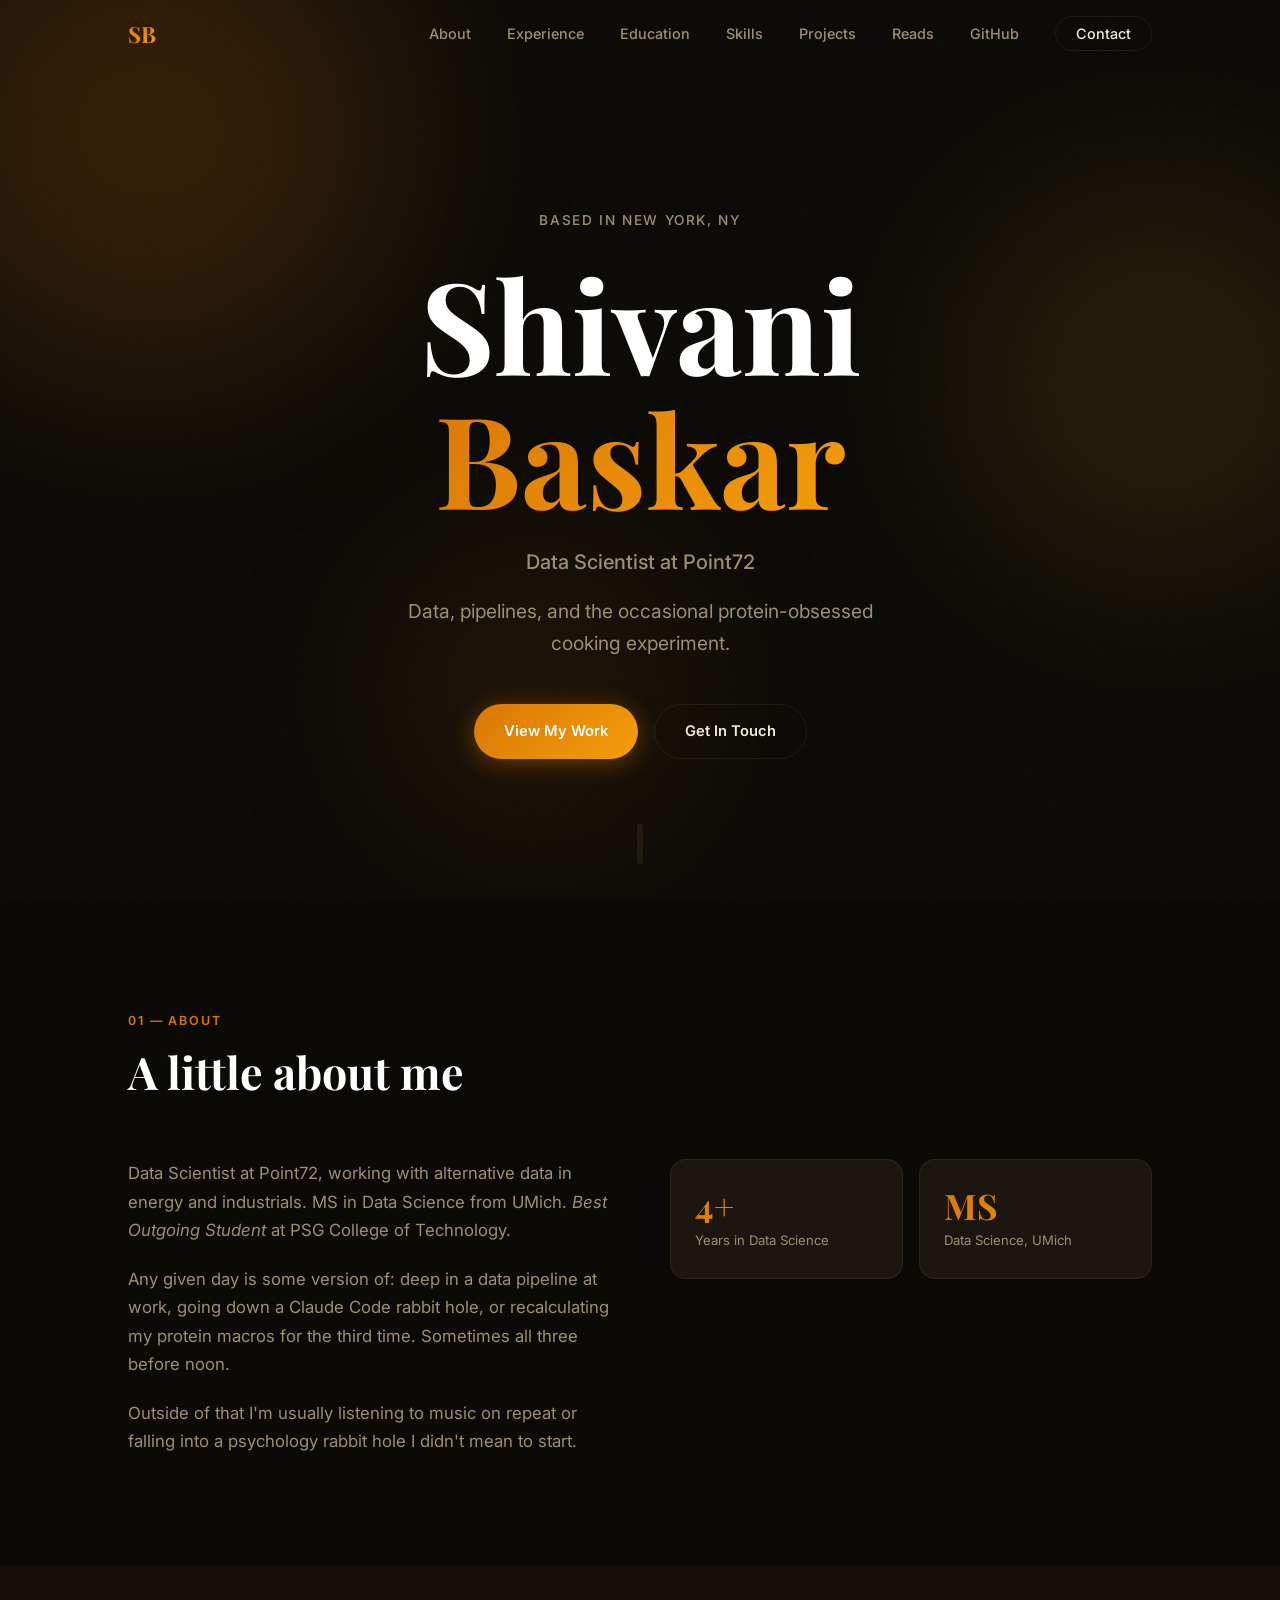
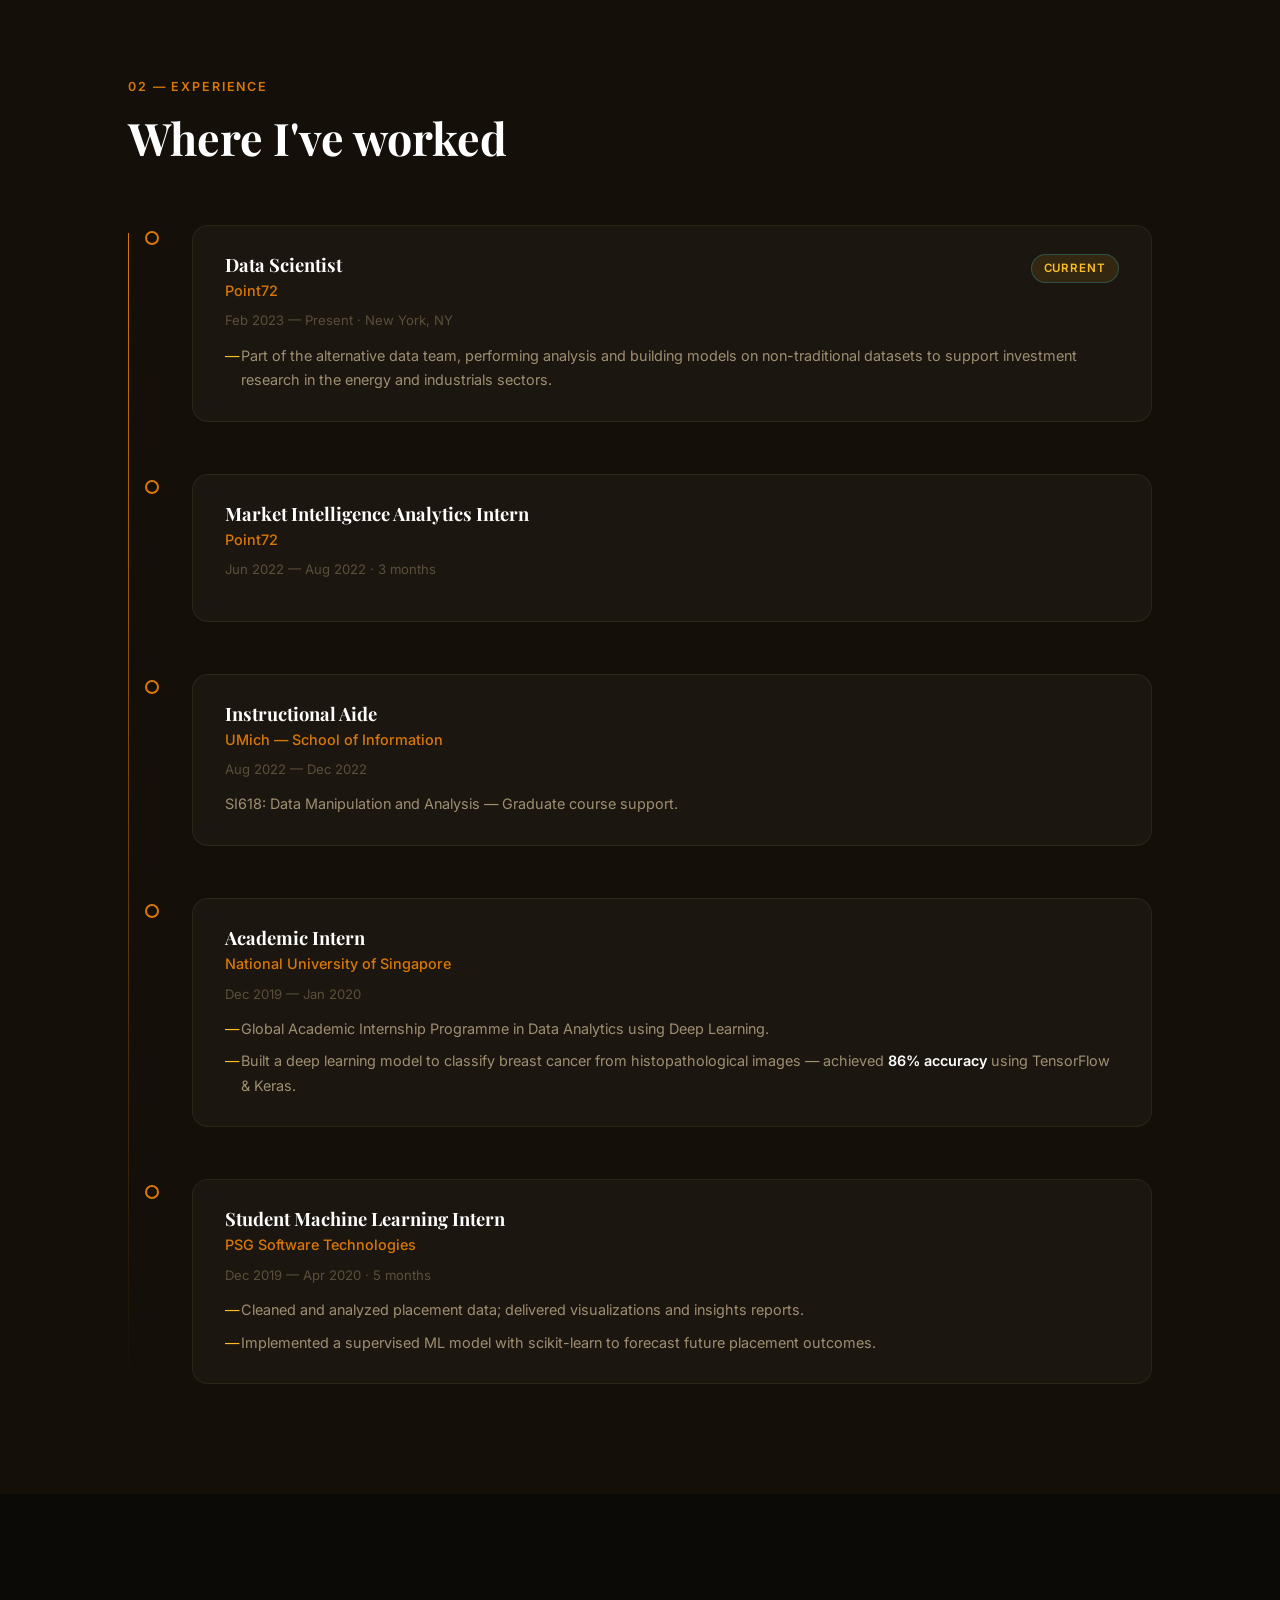
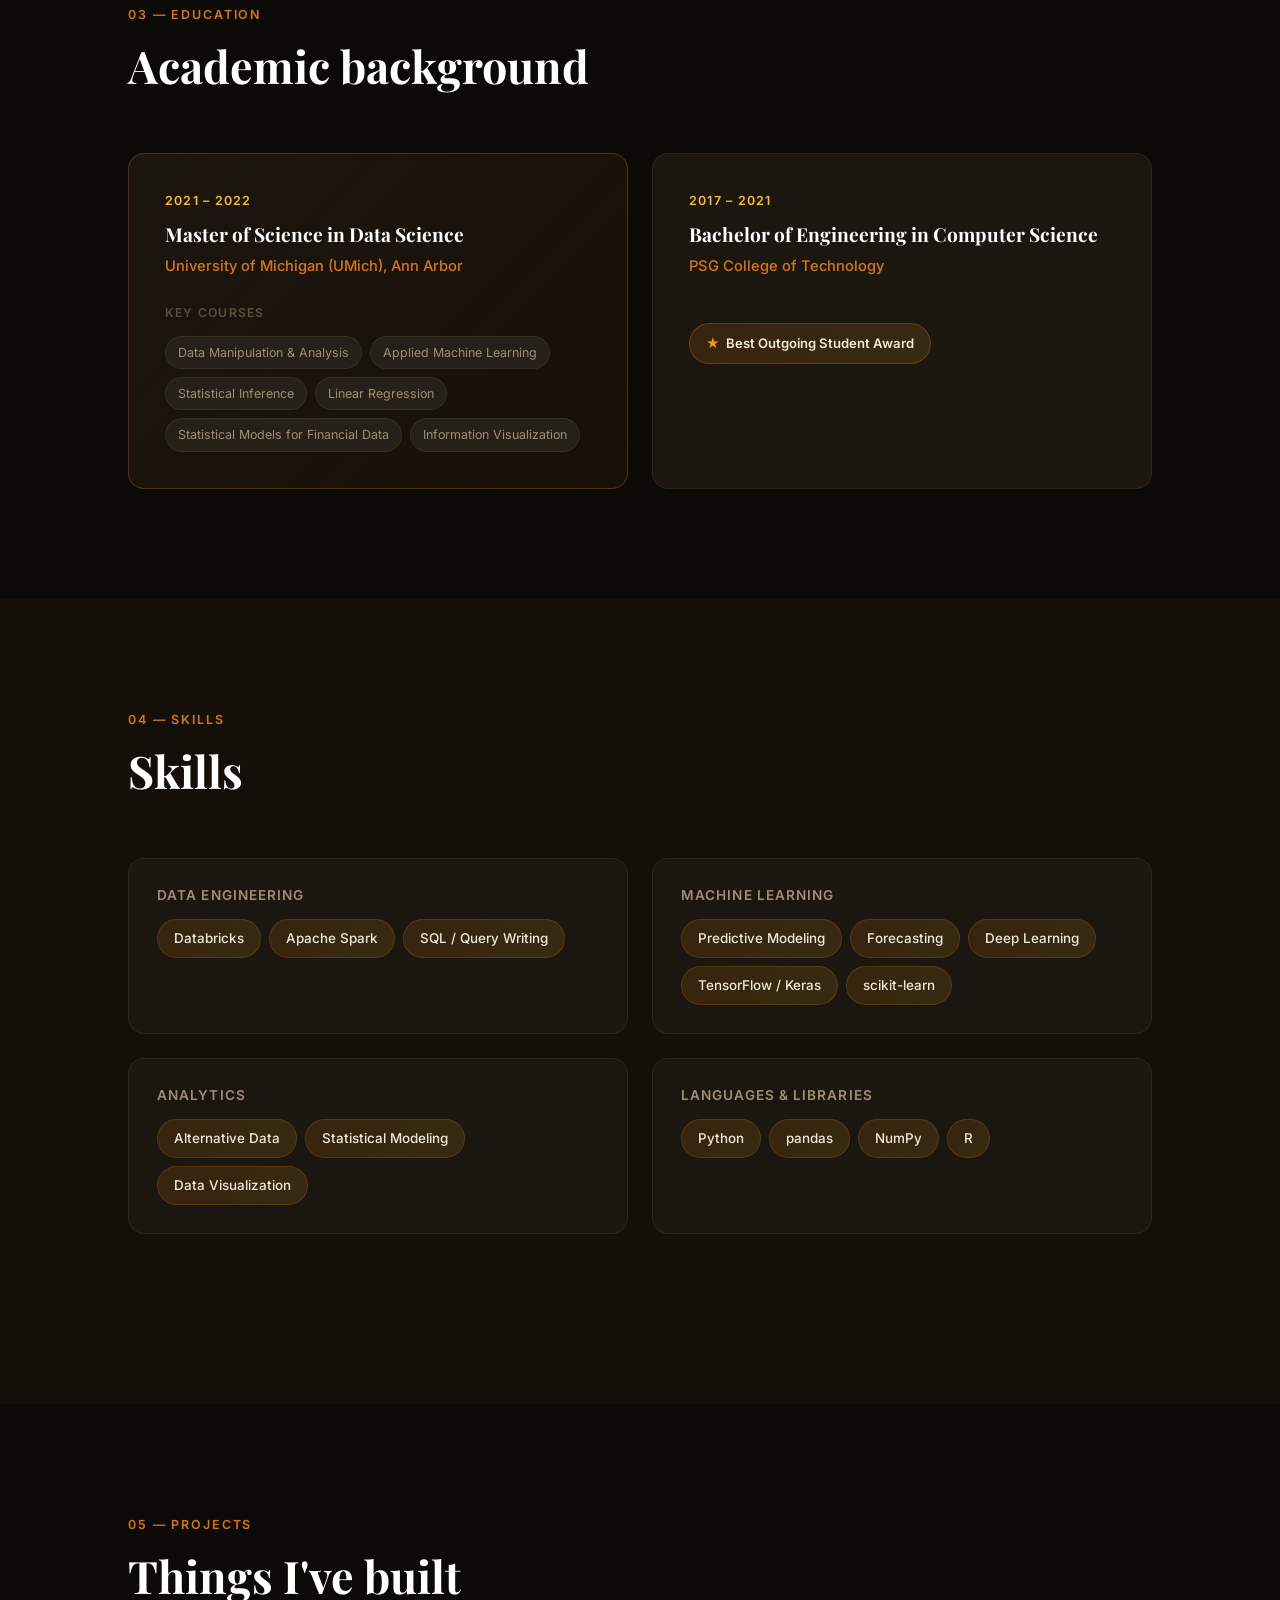
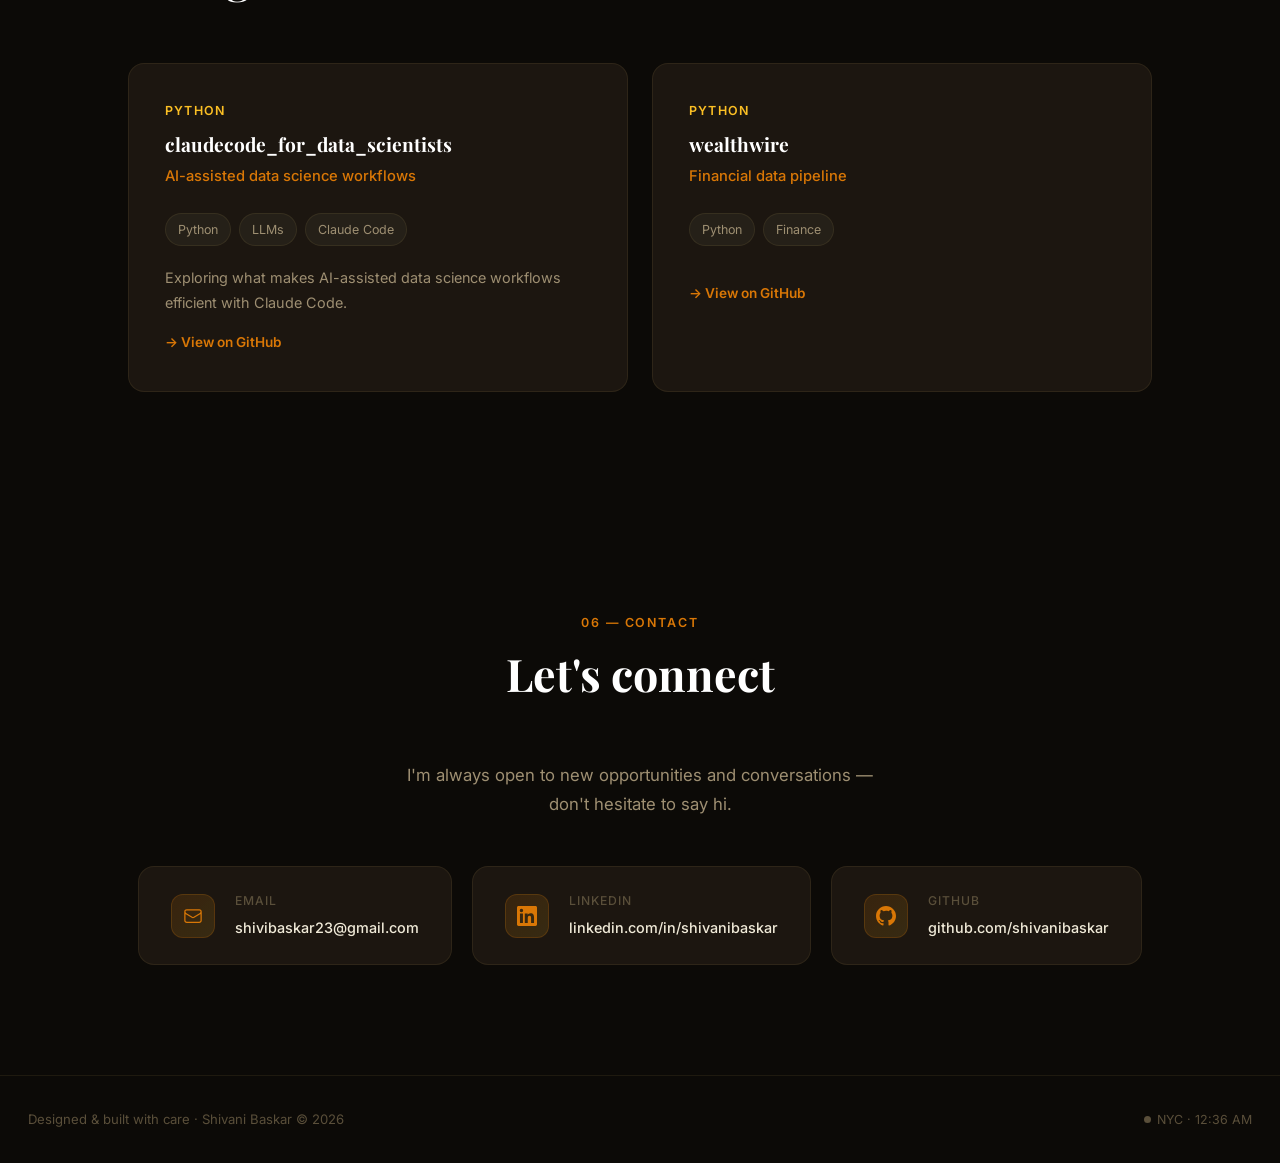
==== commit 3a427181: "feat: add projects section, NYC time dot in footer" ====
--- a/index.html
+++ b/index.html
@@ -22,6 +22,7 @@
         <li><a href="#experience">Experience</a></li>
         <li><a href="#education">Education</a></li>
         <li><a href="#skills">Skills</a></li>
+        <li><a href="#projects">Projects</a></li>
         <li><a href="reads.html">Reads</a></li>
         <li><a href="https://github.com/shivanibaskar" target="_blank" rel="noopener noreferrer">GitHub</a></li>
         <li><a href="#contact" class="nav-cta">Contact</a></li>
@@ -262,10 +263,46 @@
     </div>
   </section>
 
+  <!-- ── Projects ── -->
+  <section class="section" id="projects">
+    <div class="container">
+      <div class="section-label reveal">05 — Projects</div>
+      <h2 class="section-heading reveal">Things I've built</h2>
+      <div class="edu-grid">
+
+        <div class="edu-card reveal">
+          <div class="edu-year">Python</div>
+          <h3>claudecode_for_data_scientists</h3>
+          <p class="edu-school">AI-assisted data science workflows</p>
+          <div class="course-tags" style="margin-bottom: 20px;">
+            <span>Python</span>
+            <span>LLMs</span>
+            <span>Claude Code</span>
+          </div>
+          <p class="tl-desc">Exploring what makes AI-assisted data science workflows efficient with Claude Code.</p>
+          <a href="https://github.com/shivanibaskar/claudecode_for_data_scientists" target="_blank" rel="noopener noreferrer" class="proj-link">→ View on GitHub</a>
+        </div>
+
+        <div class="edu-card reveal">
+          <div class="edu-year">Python</div>
+          <h3>wealthwire</h3>
+          <p class="edu-school">Financial data pipeline</p>
+          <div class="course-tags" style="margin-bottom: 20px;">
+            <span>Python</span>
+            <span>Finance</span>
+          </div>
+          <p class="tl-desc"><!-- Description coming soon --></p>
+          <a href="https://github.com/shivanibaskar/wealthwire" target="_blank" rel="noopener noreferrer" class="proj-link">→ View on GitHub</a>
+        </div>
+
+      </div>
+    </div>
+  </section>
+
   <!-- ── Contact ── -->
   <section class="section" id="contact">
     <div class="container contact-container">
-      <div class="section-label reveal">05 — Contact</div>
+      <div class="section-label reveal">06 — Contact</div>
       <h2 class="section-heading reveal">Let's connect</h2>
       <p class="contact-sub reveal">I'm always open to new opportunities and conversations — don't hesitate to say hi.</p>
       <div class="contact-cards reveal">
@@ -302,6 +339,7 @@
 
   <footer class="footer">
     <p>Designed &amp; built with care &middot; Shivani Baskar &copy; 2026</p>
+    <p class="footer-time" id="footer-time"></p>
   </footer>
 
   <script src="script.js"></script>
--- a/style.css
+++ b/style.css
@@ -538,6 +538,17 @@
 }
 .award-icon { color: #f59e0b; }
 
+/* ── Projects ── */
+.proj-link {
+  display: inline-block;
+  margin-top: 16px;
+  font-size: 0.85rem;
+  font-weight: 600;
+  color: var(--amber);
+  transition: color 0.2s;
+}
+.proj-link:hover { color: var(--gold); }
+
 /* ── Skills ── */
 .skills-grid {
   display: grid;
@@ -643,9 +654,26 @@
 .footer {
   border-top: 1px solid var(--border);
   padding: 32px 28px;
-  text-align: center;
+  display: flex;
+  justify-content: space-between;
+  align-items: center;
+  flex-wrap: wrap;
+  gap: 12px;
   font-size: 0.82rem;
   color: var(--text-faint);
+}
+.footer-time {
+  display: inline-flex;
+  align-items: center;
+  gap: 6px;
+  font-size: 0.78rem;
+  color: var(--text-faint);
+}
+.footer-time .time-dot {
+  width: 7px;
+  height: 7px;
+  border-radius: 50%;
+  flex-shrink: 0;
 }
 
 /* ── Mobile ── */
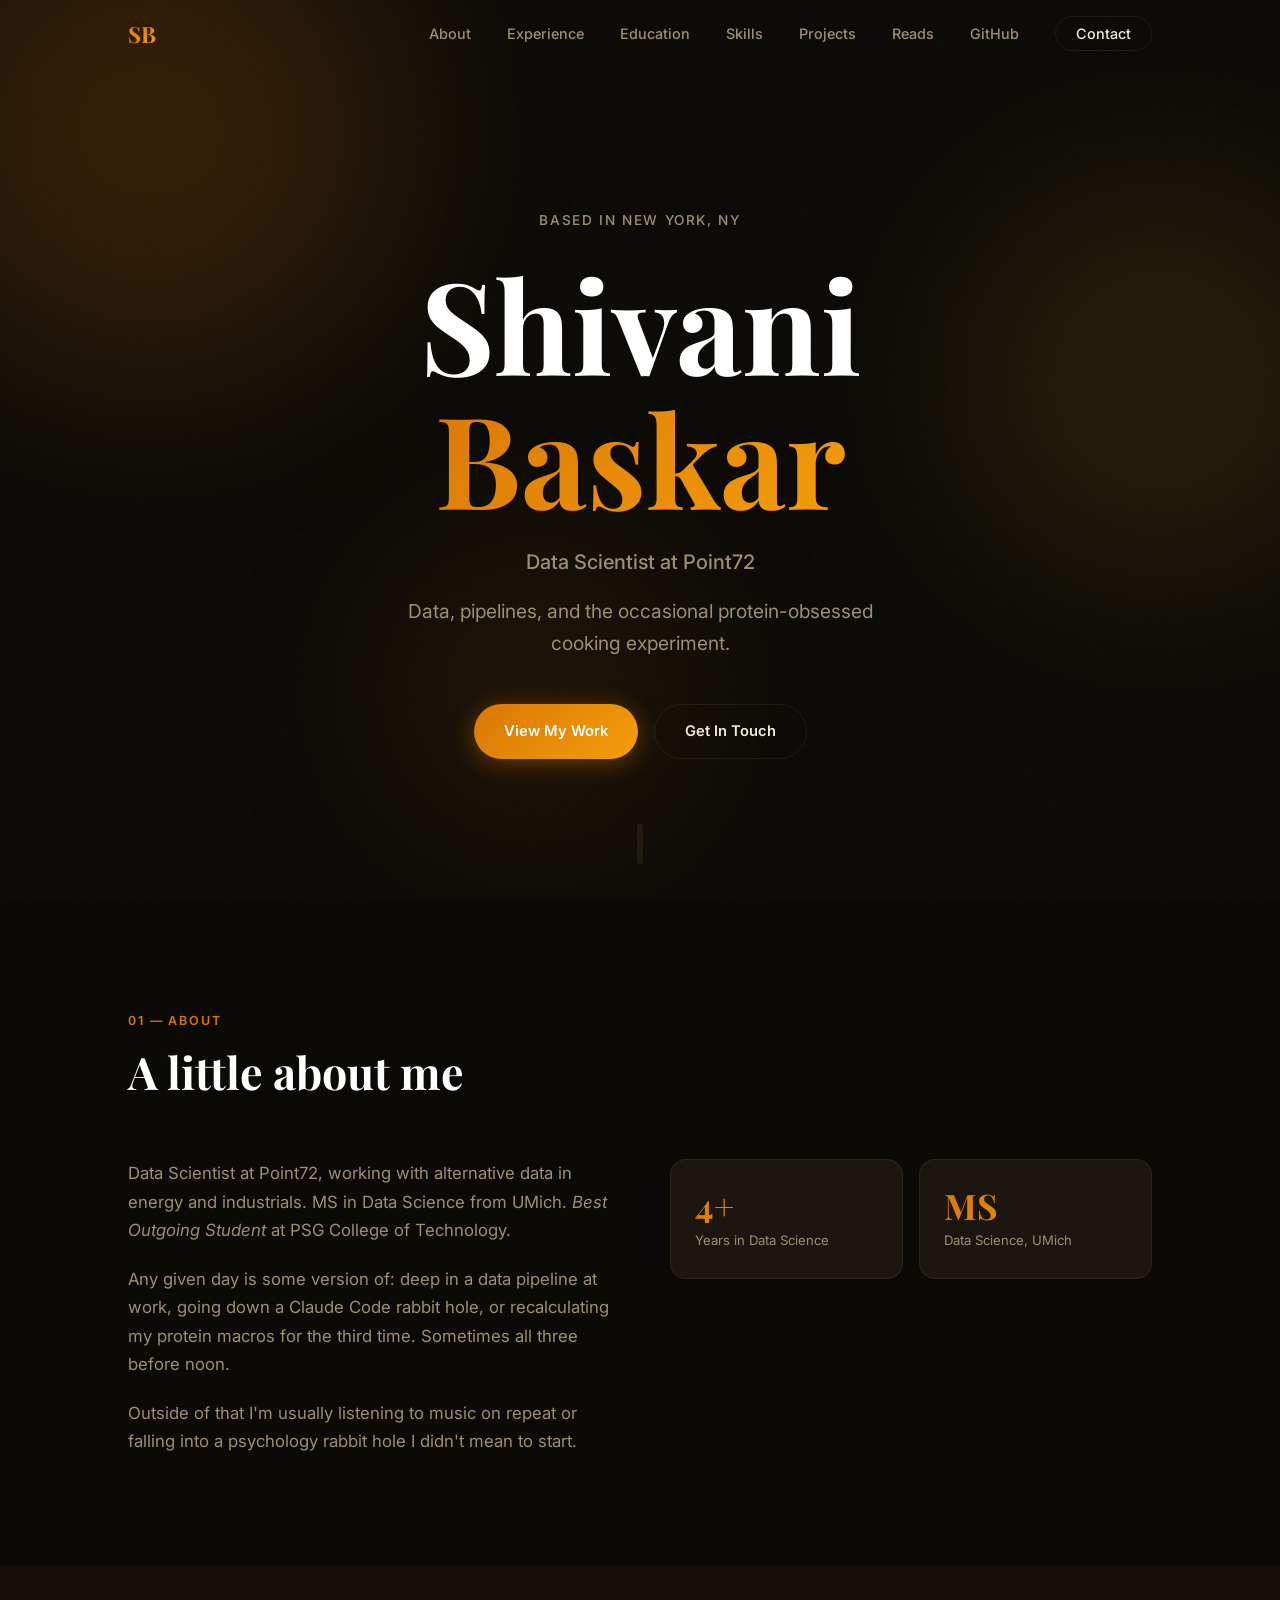
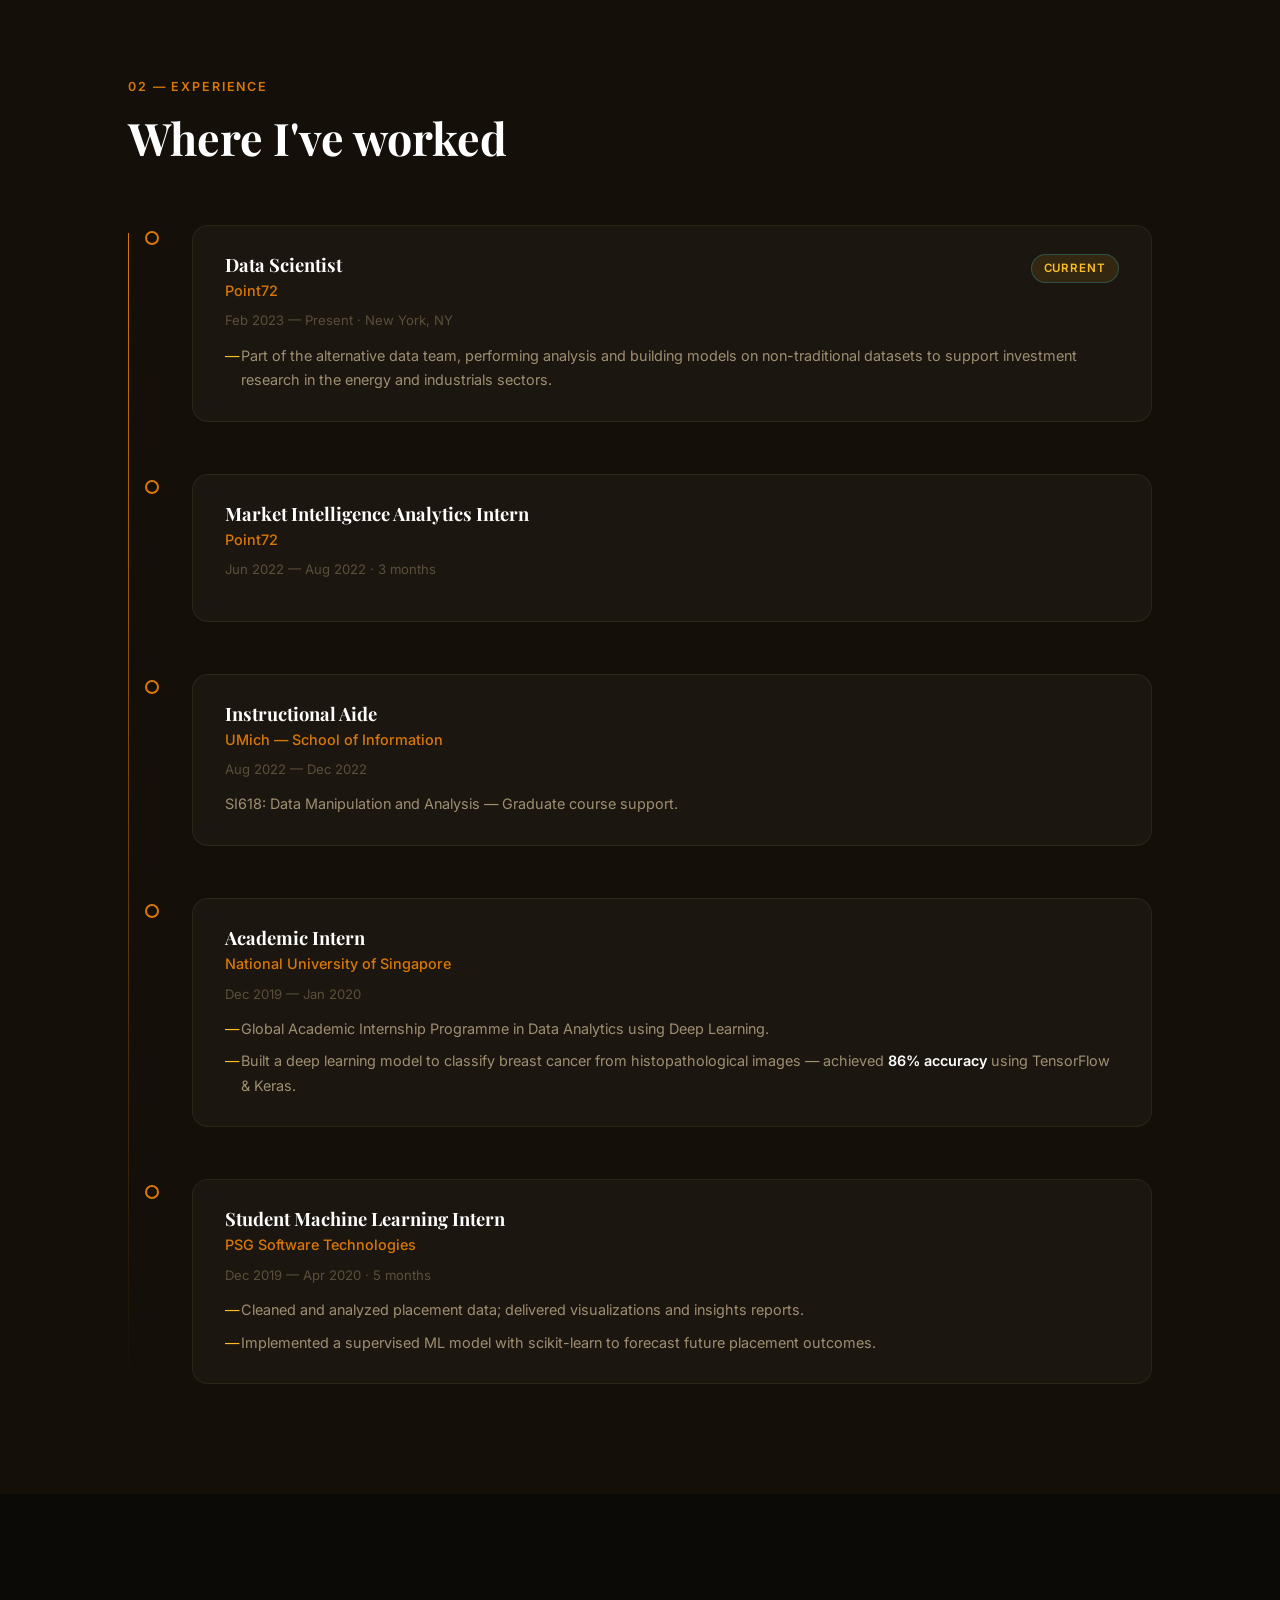
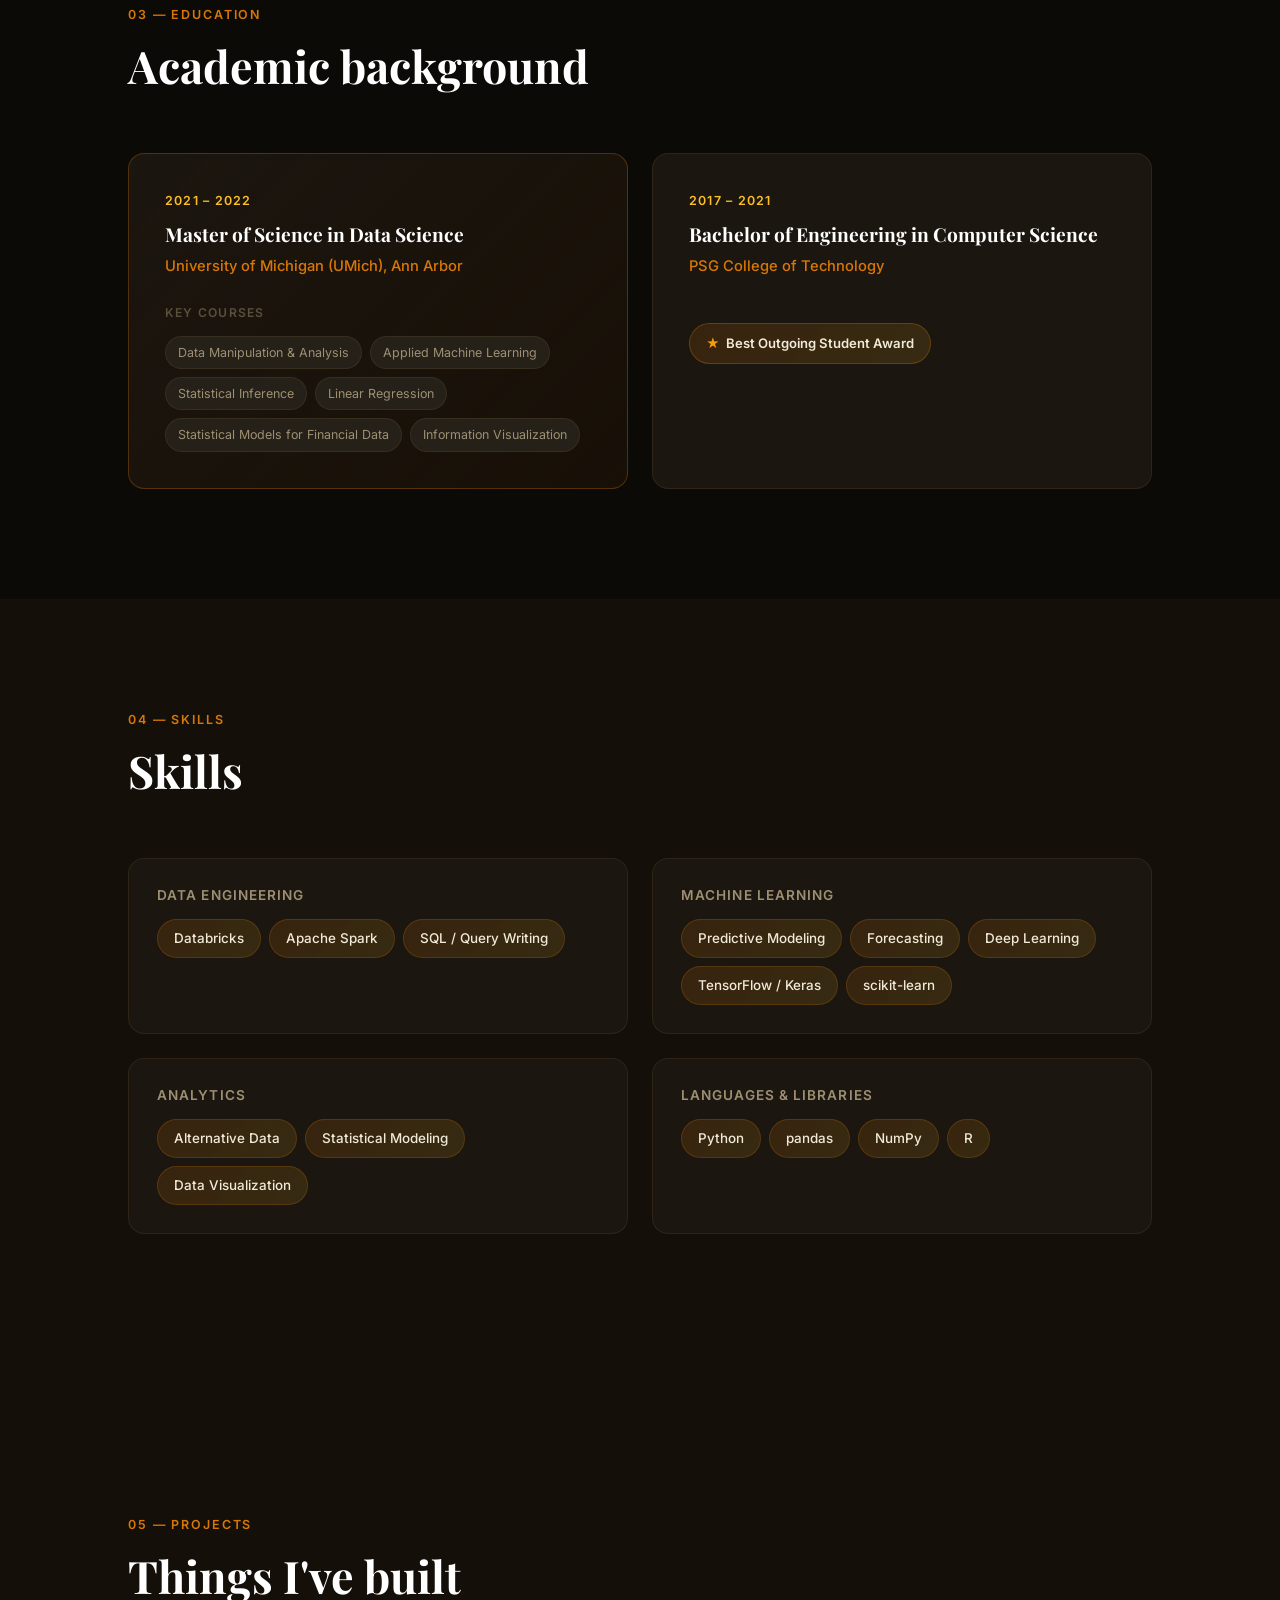
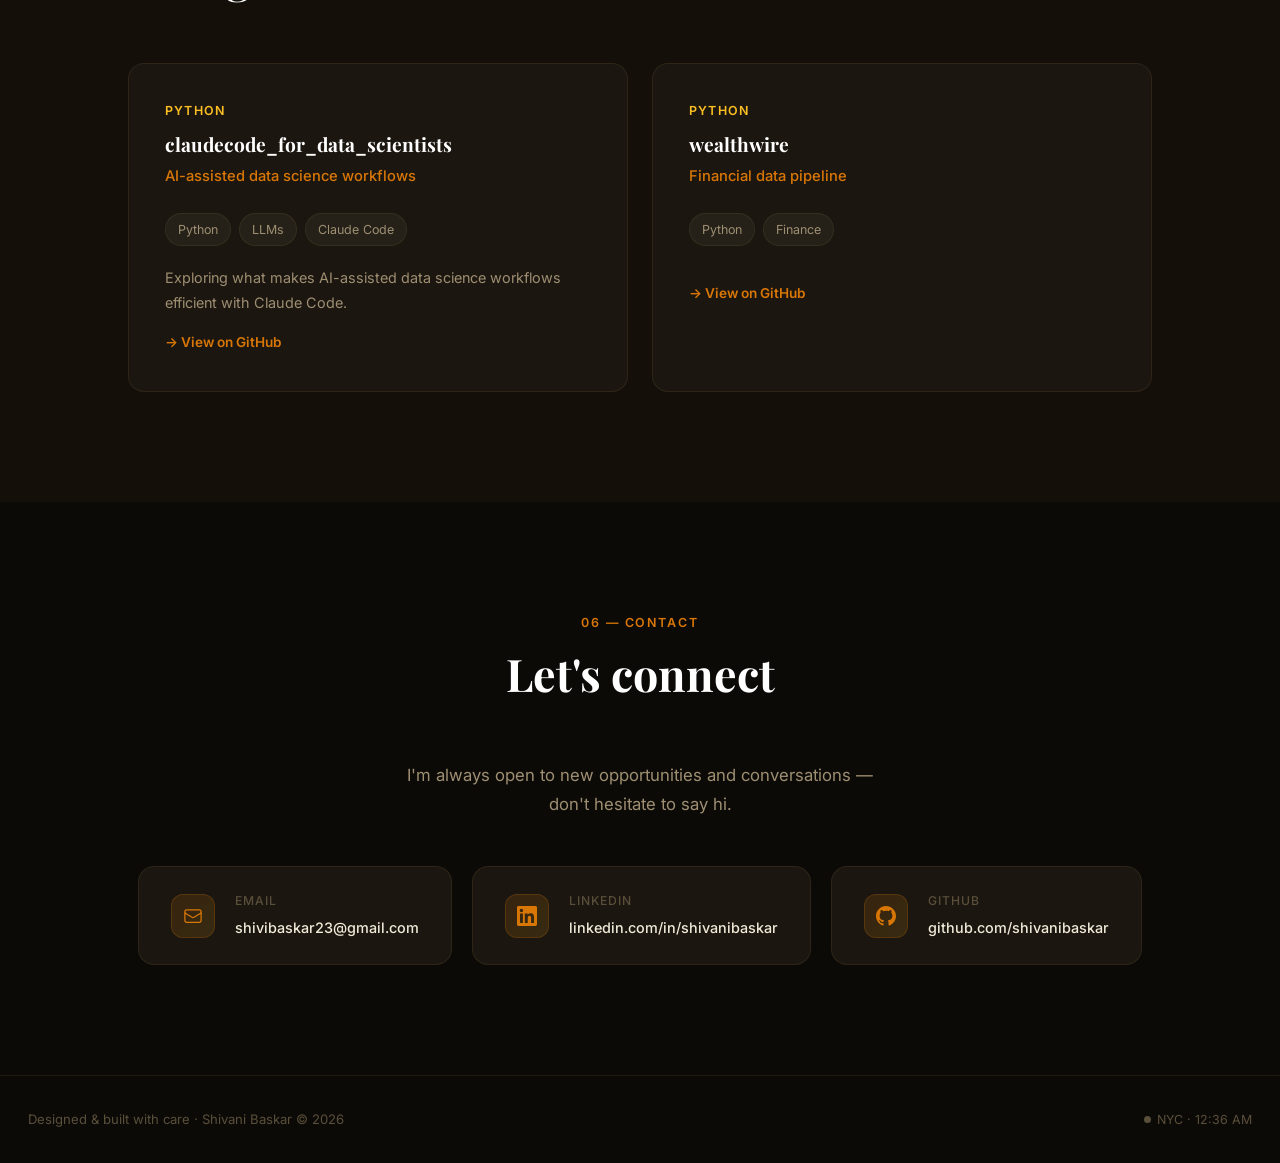
==== commit 13100955: "fix: quality issues from review — section-alt rhythm, proj-tags CSS, parseInt guard" ====
--- a/index.html
+++ b/index.html
@@ -264,7 +264,7 @@
   </section>
 
   <!-- ── Projects ── -->
-  <section class="section" id="projects">
+  <section class="section section-alt" id="projects">
     <div class="container">
       <div class="section-label reveal">05 — Projects</div>
       <h2 class="section-heading reveal">Things I've built</h2>
@@ -274,7 +274,7 @@
           <div class="edu-year">Python</div>
           <h3>claudecode_for_data_scientists</h3>
           <p class="edu-school">AI-assisted data science workflows</p>
-          <div class="course-tags" style="margin-bottom: 20px;">
+          <div class="course-tags proj-tags">
             <span>Python</span>
             <span>LLMs</span>
             <span>Claude Code</span>
@@ -287,11 +287,10 @@
           <div class="edu-year">Python</div>
           <h3>wealthwire</h3>
           <p class="edu-school">Financial data pipeline</p>
-          <div class="course-tags" style="margin-bottom: 20px;">
+          <div class="course-tags proj-tags">
             <span>Python</span>
             <span>Finance</span>
           </div>
-          <p class="tl-desc"><!-- Description coming soon --></p>
           <a href="https://github.com/shivanibaskar/wealthwire" target="_blank" rel="noopener noreferrer" class="proj-link">→ View on GitHub</a>
         </div>
 
@@ -337,6 +336,17 @@
     </div>
   </section>
 
+  <!-- ── Spotify bar ── -->
+  <div class="spotify-bar" id="spotify-bar" style="display:none;">
+    <svg class="spotify-icon" viewBox="0 0 24 24" fill="#1DB954" width="18" height="18" aria-hidden="true">
+      <path d="M12 0C5.4 0 0 5.4 0 12s5.4 12 12 12 12-5.4 12-12S18.66 0 12 0zm5.521 17.34c-.24.359-.66.48-1.021.24-2.82-1.74-6.36-2.101-10.561-1.141-.418.122-.779-.179-.899-.539-.12-.421.18-.78.54-.9 4.56-1.021 8.52-.6 11.64 1.32.42.18.479.659.301 1.02zm1.44-3.3c-.301.42-.841.6-1.262.3-3.239-1.98-8.159-2.58-11.939-1.38-.479.12-1.02-.12-1.14-.6-.12-.48.12-1.021.6-1.141C9.6 9.9 15 10.561 18.72 12.84c.361.181.54.78.241 1.2zm.12-3.36C15.24 8.4 8.82 8.16 5.16 9.301c-.6.179-1.2-.181-1.38-.721-.18-.601.18-1.2.72-1.381 4.26-1.26 11.28-1.02 15.721 1.621.539.3.719 1.02.419 1.56-.299.421-1.02.599-1.559.3z"/>
+    </svg>
+    <div class="spotify-text">
+      <span class="spotify-label" id="spotify-label">Now playing</span>
+      <span class="spotify-track" id="spotify-track"></span>
+    </div>
+  </div>
+
   <footer class="footer">
     <p>Designed &amp; built with care &middot; Shivani Baskar &copy; 2026</p>
     <p class="footer-time" id="footer-time"></p>
--- a/style.css
+++ b/style.css
@@ -548,6 +548,7 @@
   transition: color 0.2s;
 }
 .proj-link:hover { color: var(--gold); }
+.proj-tags { margin-bottom: 20px; }
 
 /* ── Skills ── */
 .skills-grid {
@@ -674,6 +675,39 @@
   height: 7px;
   border-radius: 50%;
   flex-shrink: 0;
+}
+
+/* ── Spotify bar ── */
+.spotify-bar {
+  border-top: 1px solid var(--border);
+  padding: 13px 28px;
+  display: flex;
+  align-items: center;
+  gap: 12px;
+  background: var(--bg);
+}
+.spotify-icon { flex-shrink: 0; }
+.spotify-text {
+  display: flex;
+  align-items: center;
+  gap: 8px;
+  min-width: 0;
+}
+.spotify-label {
+  font-size: 0.7rem;
+  font-weight: 600;
+  letter-spacing: 0.08em;
+  text-transform: uppercase;
+  color: var(--text-faint);
+  white-space: nowrap;
+}
+.spotify-track {
+  font-size: 0.82rem;
+  color: var(--text);
+  font-weight: 500;
+  white-space: nowrap;
+  overflow: hidden;
+  text-overflow: ellipsis;
 }
 
 /* ── Mobile ── */
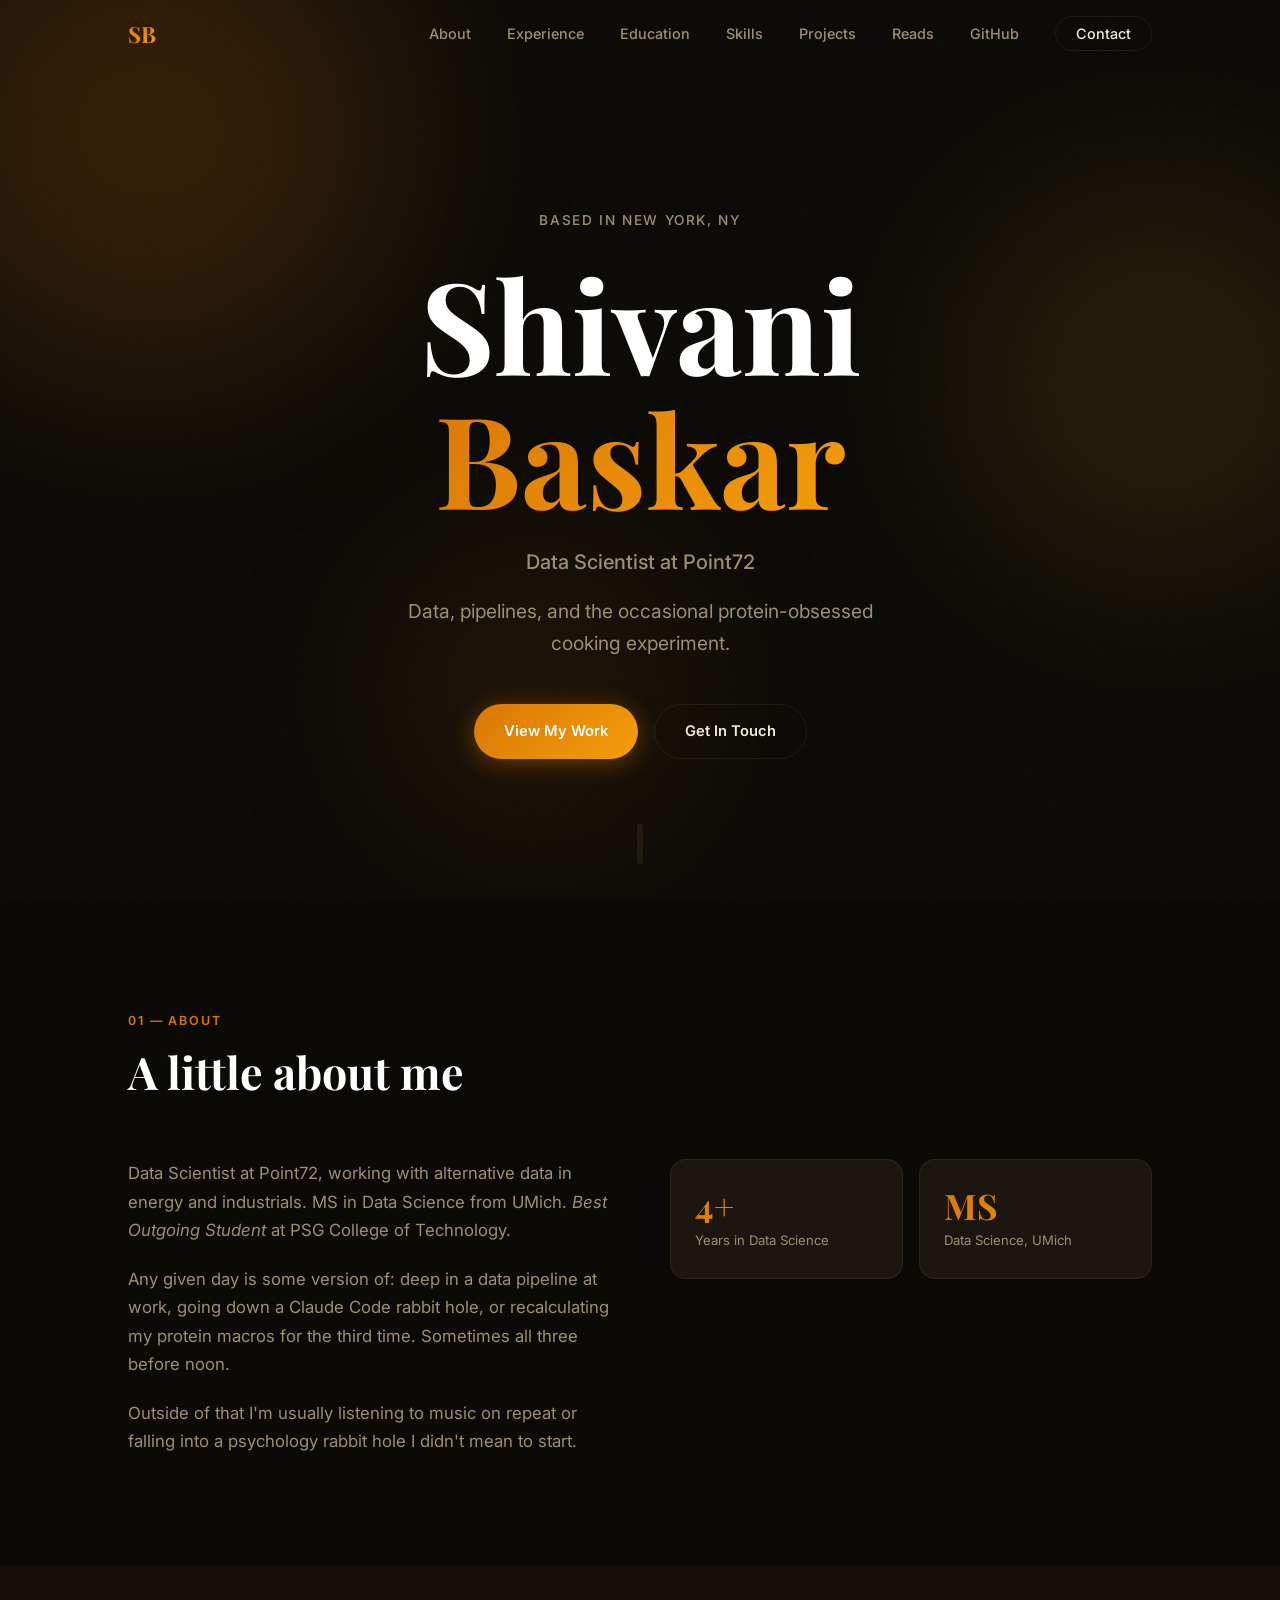
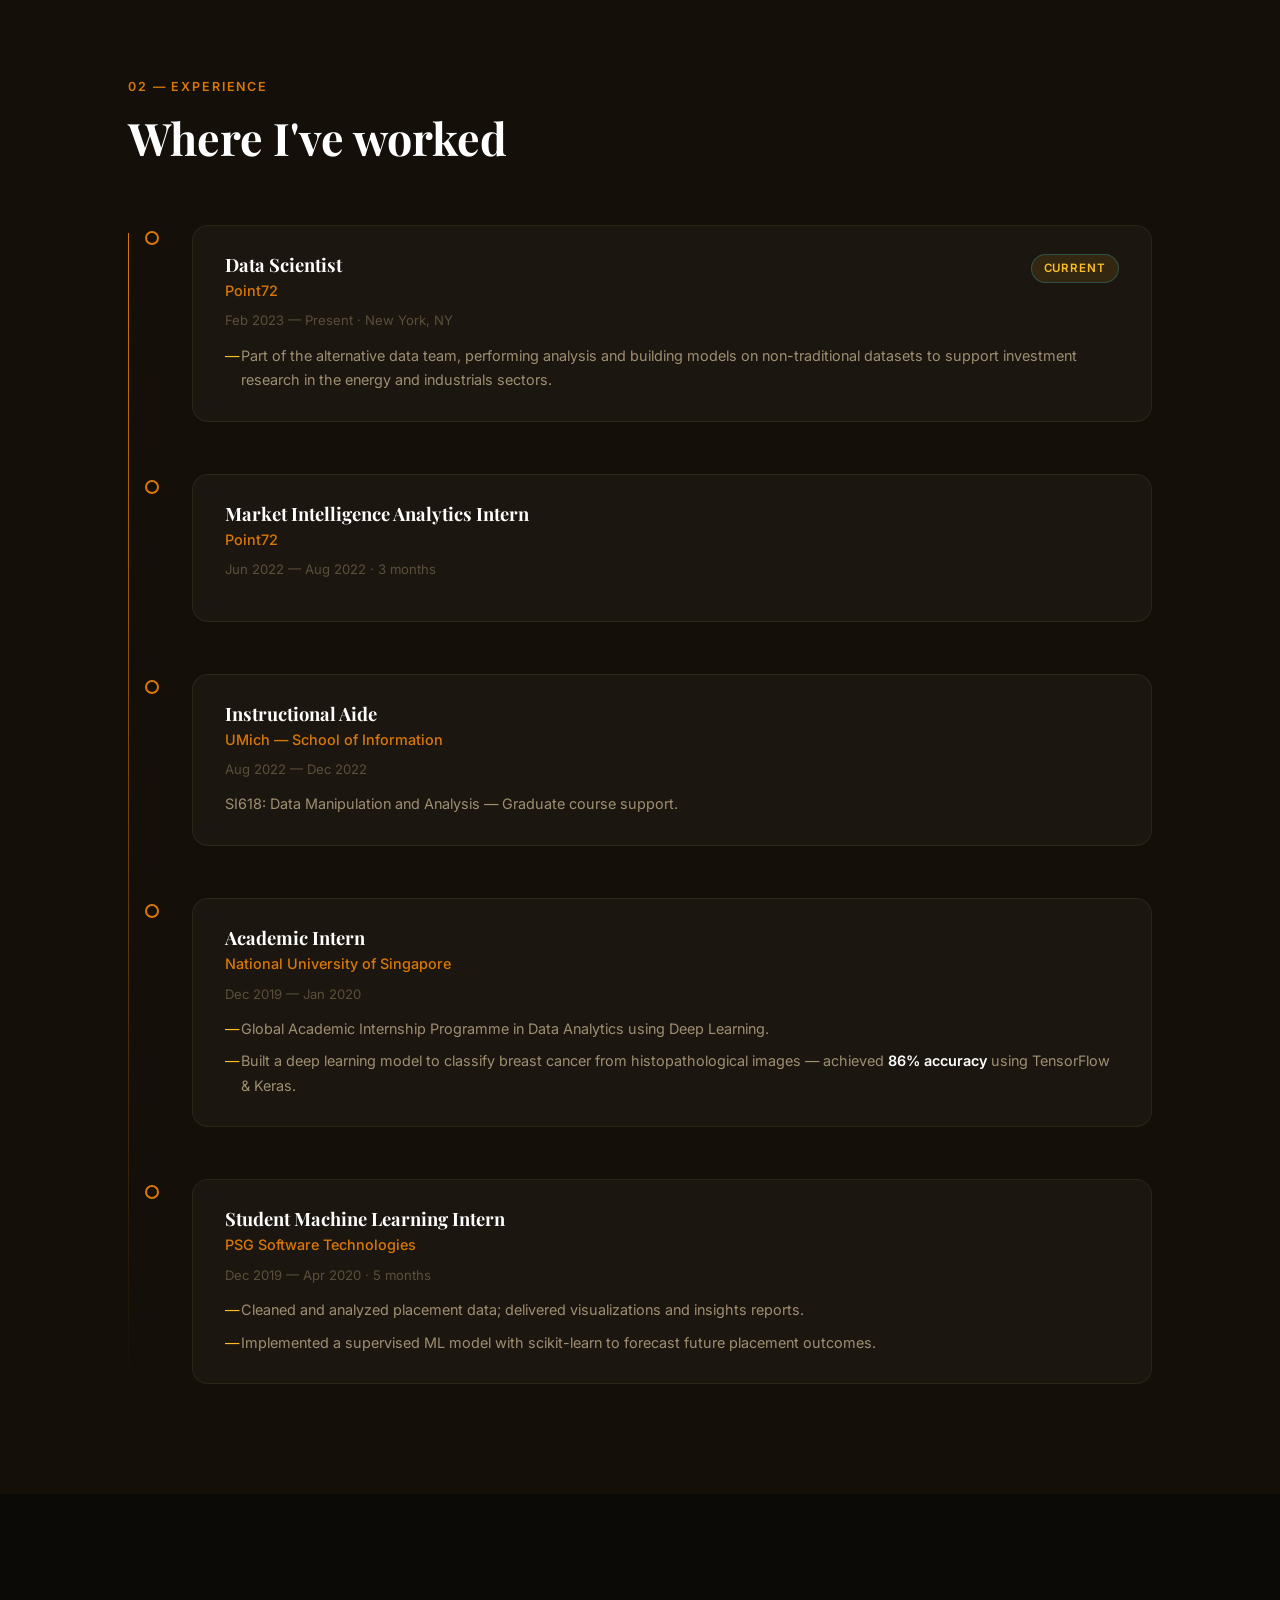
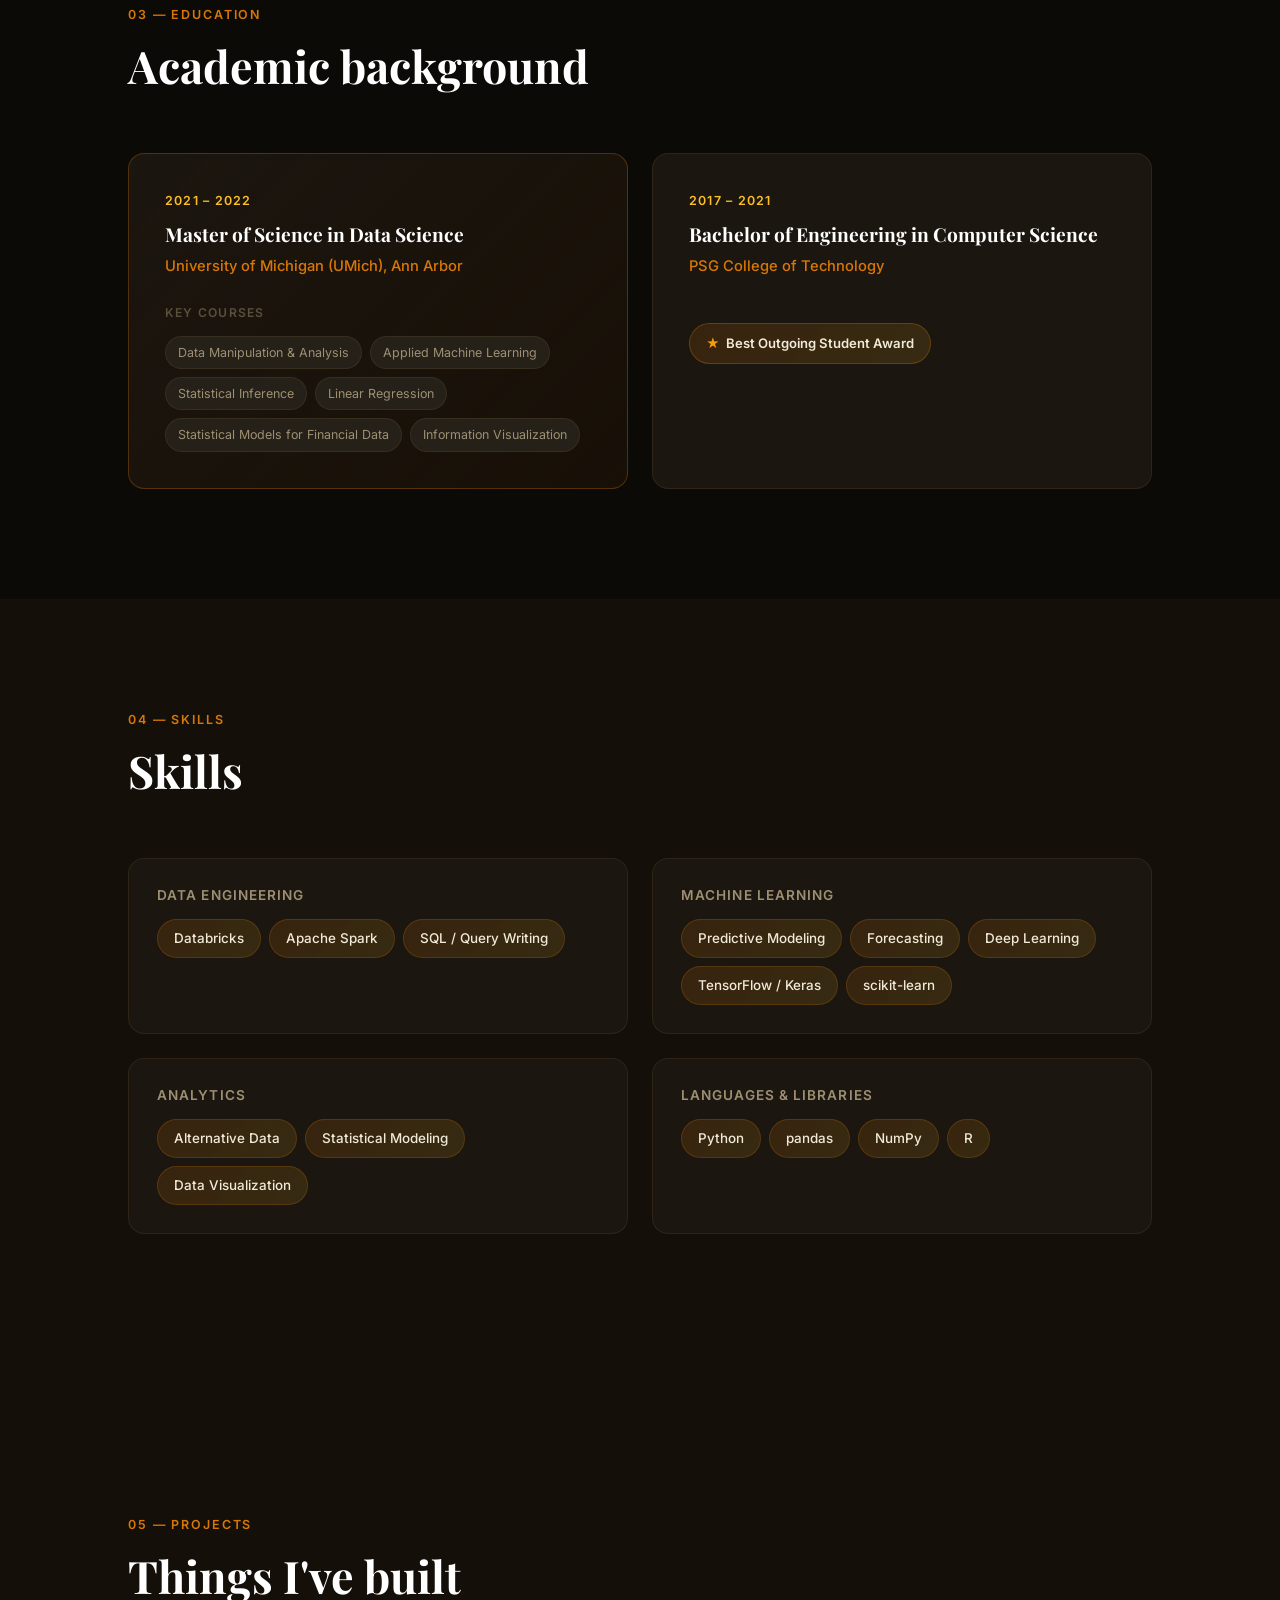
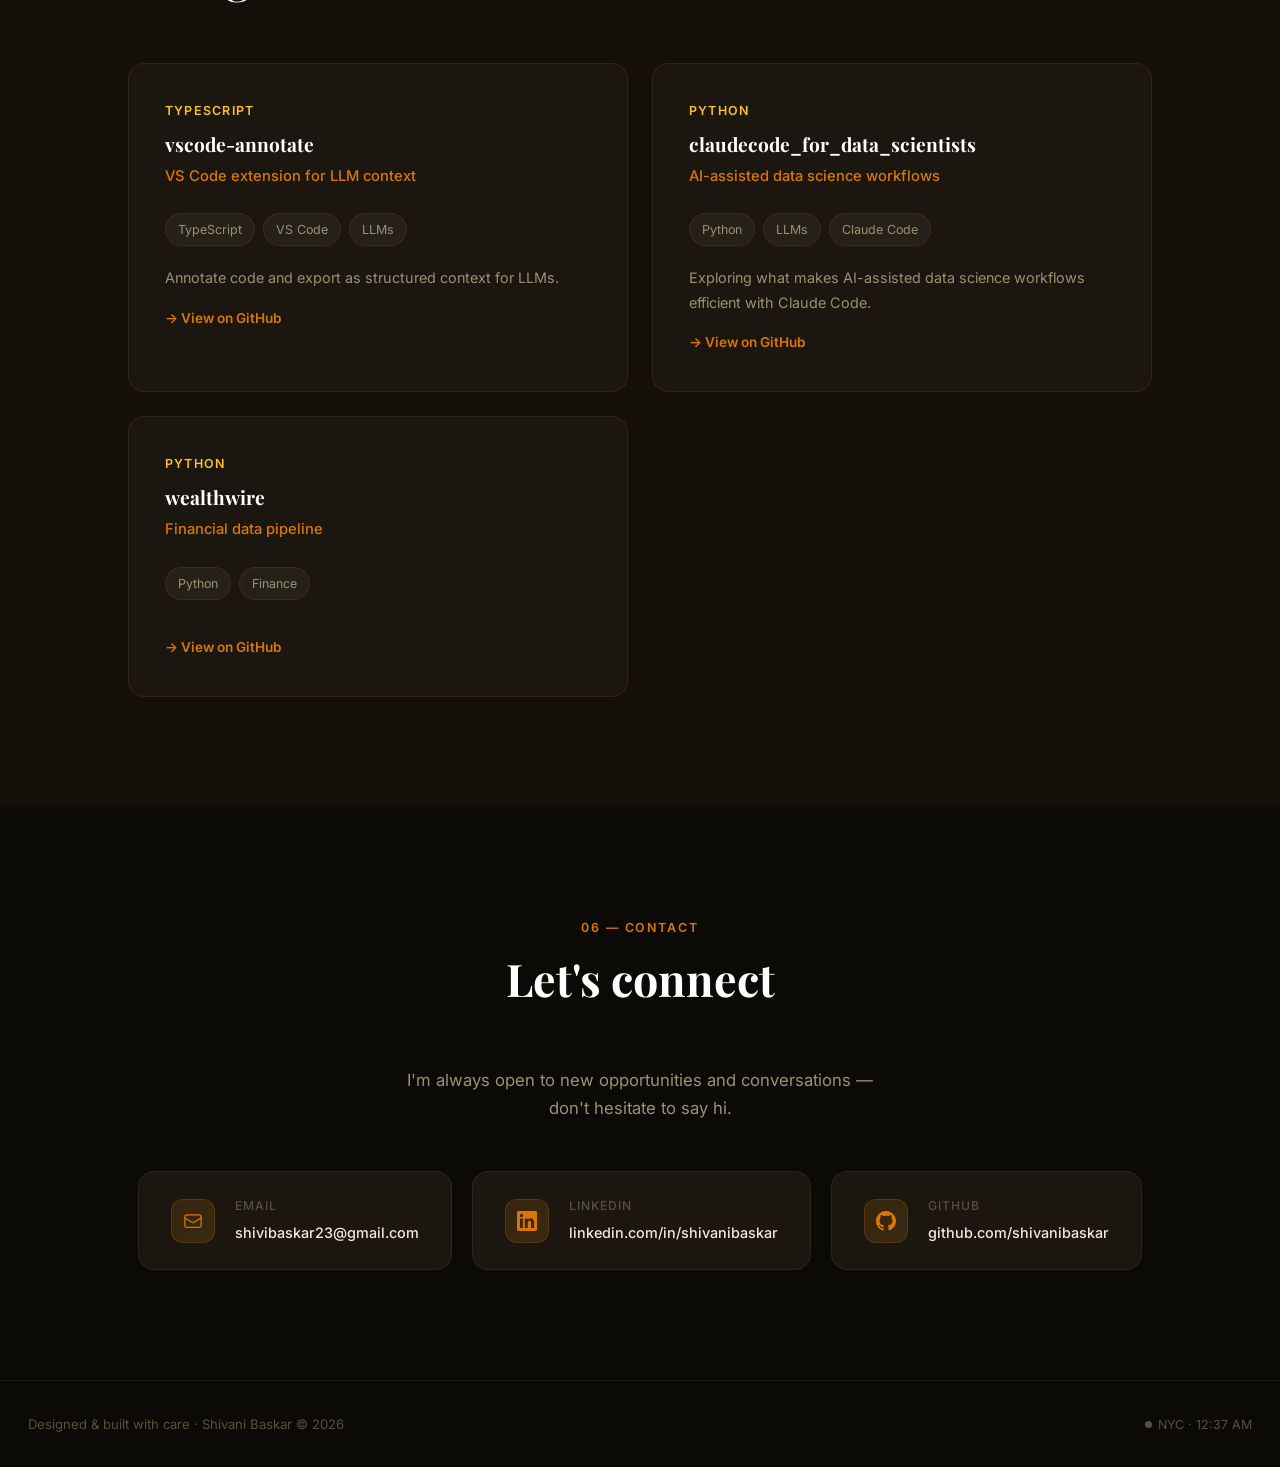
==== commit abe09046: "feat: add vscode-annotate to projects Co-Authored-By: Claude Opus 4.7 (1M context) <noreply@anthropi" ====
--- a/index.html
+++ b/index.html
@@ -271,6 +271,19 @@
       <div class="edu-grid">
 
         <div class="edu-card reveal">
+          <div class="edu-year">TypeScript</div>
+          <h3>vscode-annotate</h3>
+          <p class="edu-school">VS Code extension for LLM context</p>
+          <div class="course-tags proj-tags">
+            <span>TypeScript</span>
+            <span>VS Code</span>
+            <span>LLMs</span>
+          </div>
+          <p class="tl-desc">Annotate code and export as structured context for LLMs.</p>
+          <a href="https://github.com/shivanibaskar/vscode-annotate" target="_blank" rel="noopener noreferrer" class="proj-link">→ View on GitHub</a>
+        </div>
+
+        <div class="edu-card reveal">
           <div class="edu-year">Python</div>
           <h3>claudecode_for_data_scientists</h3>
           <p class="edu-school">AI-assisted data science workflows</p>
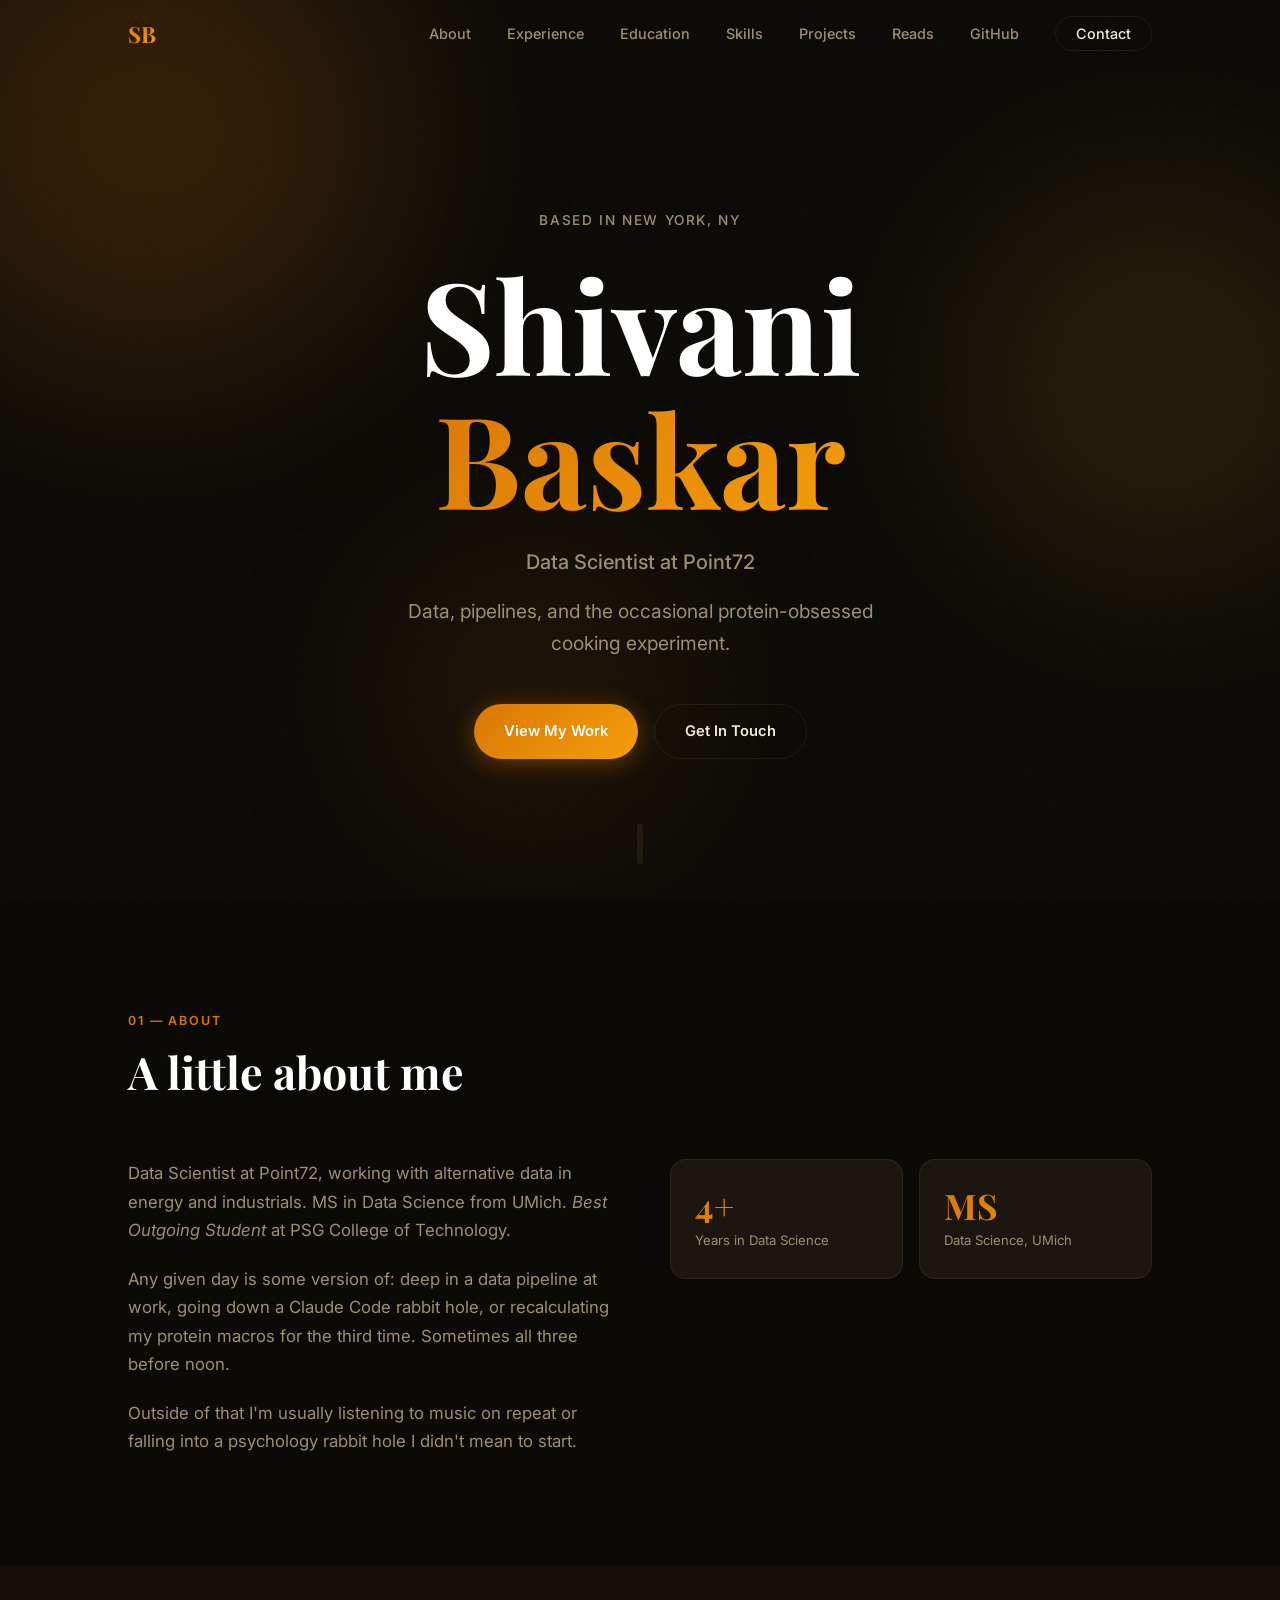
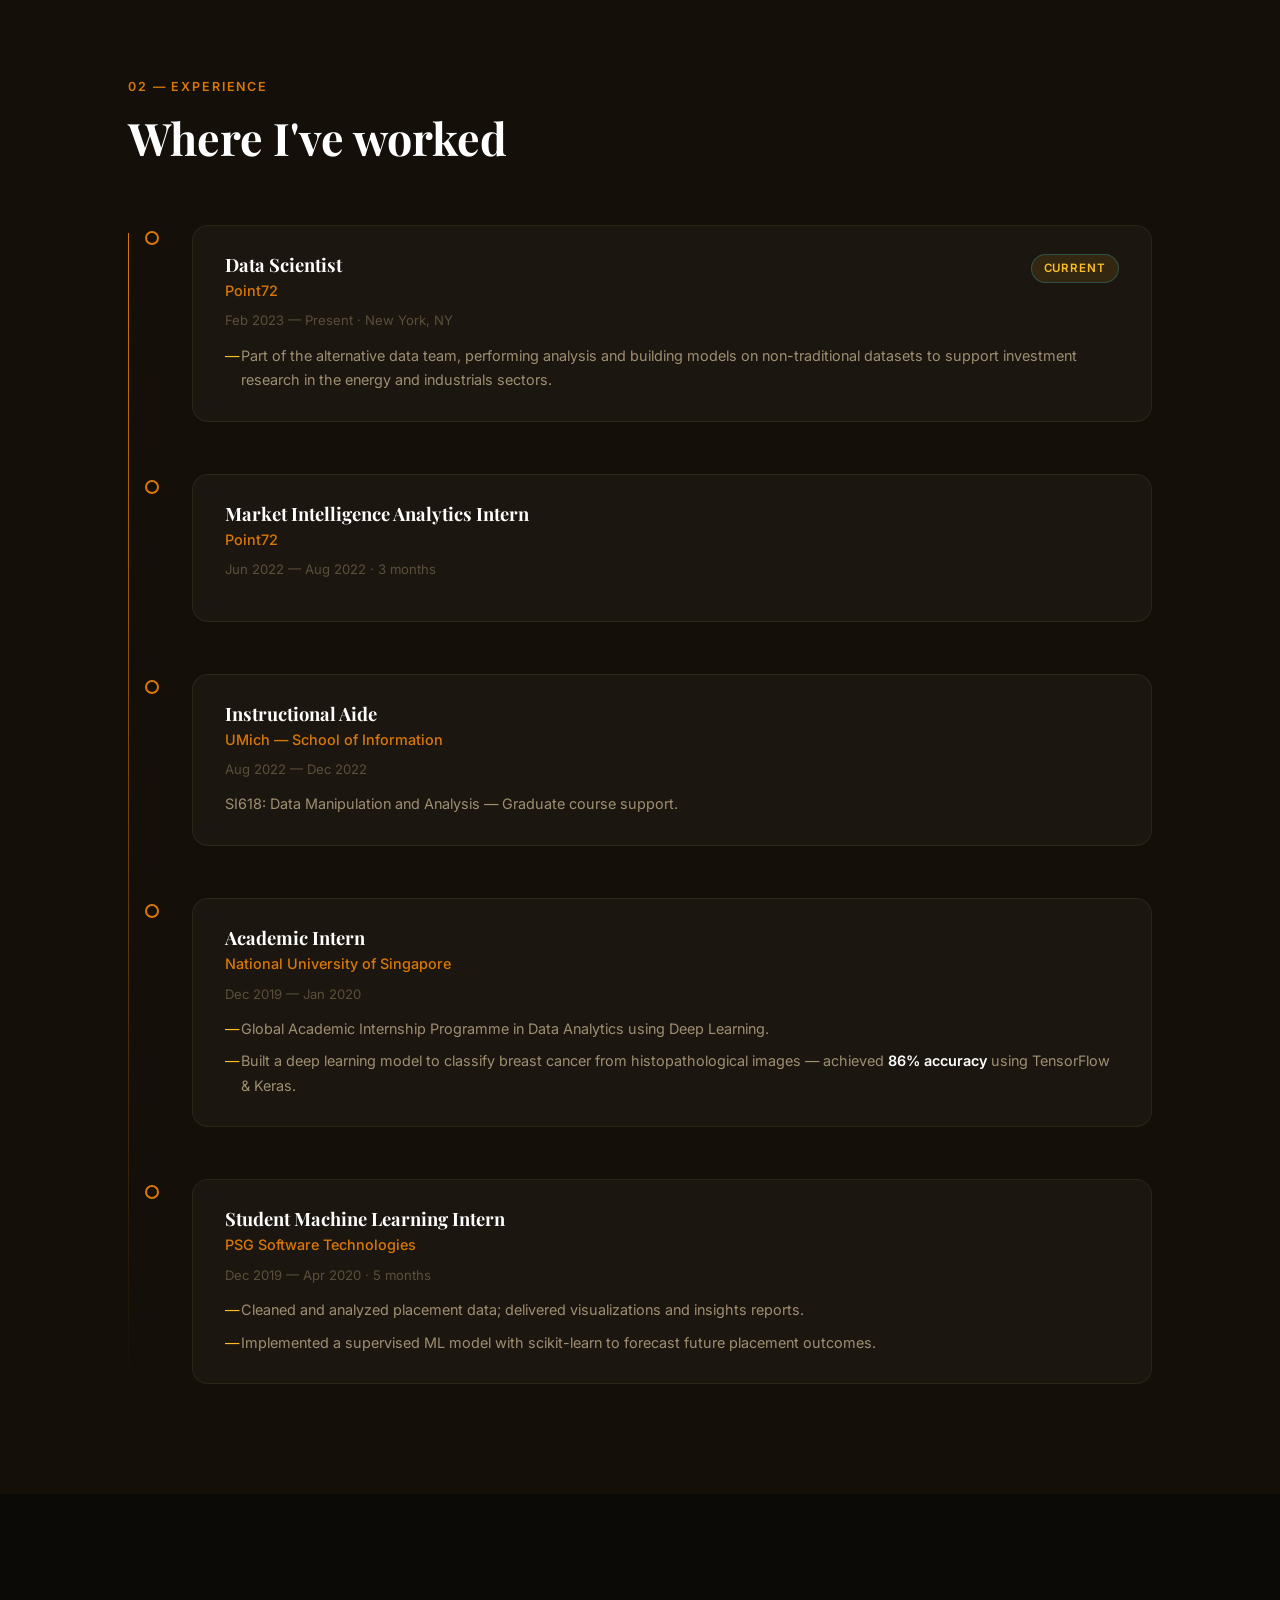
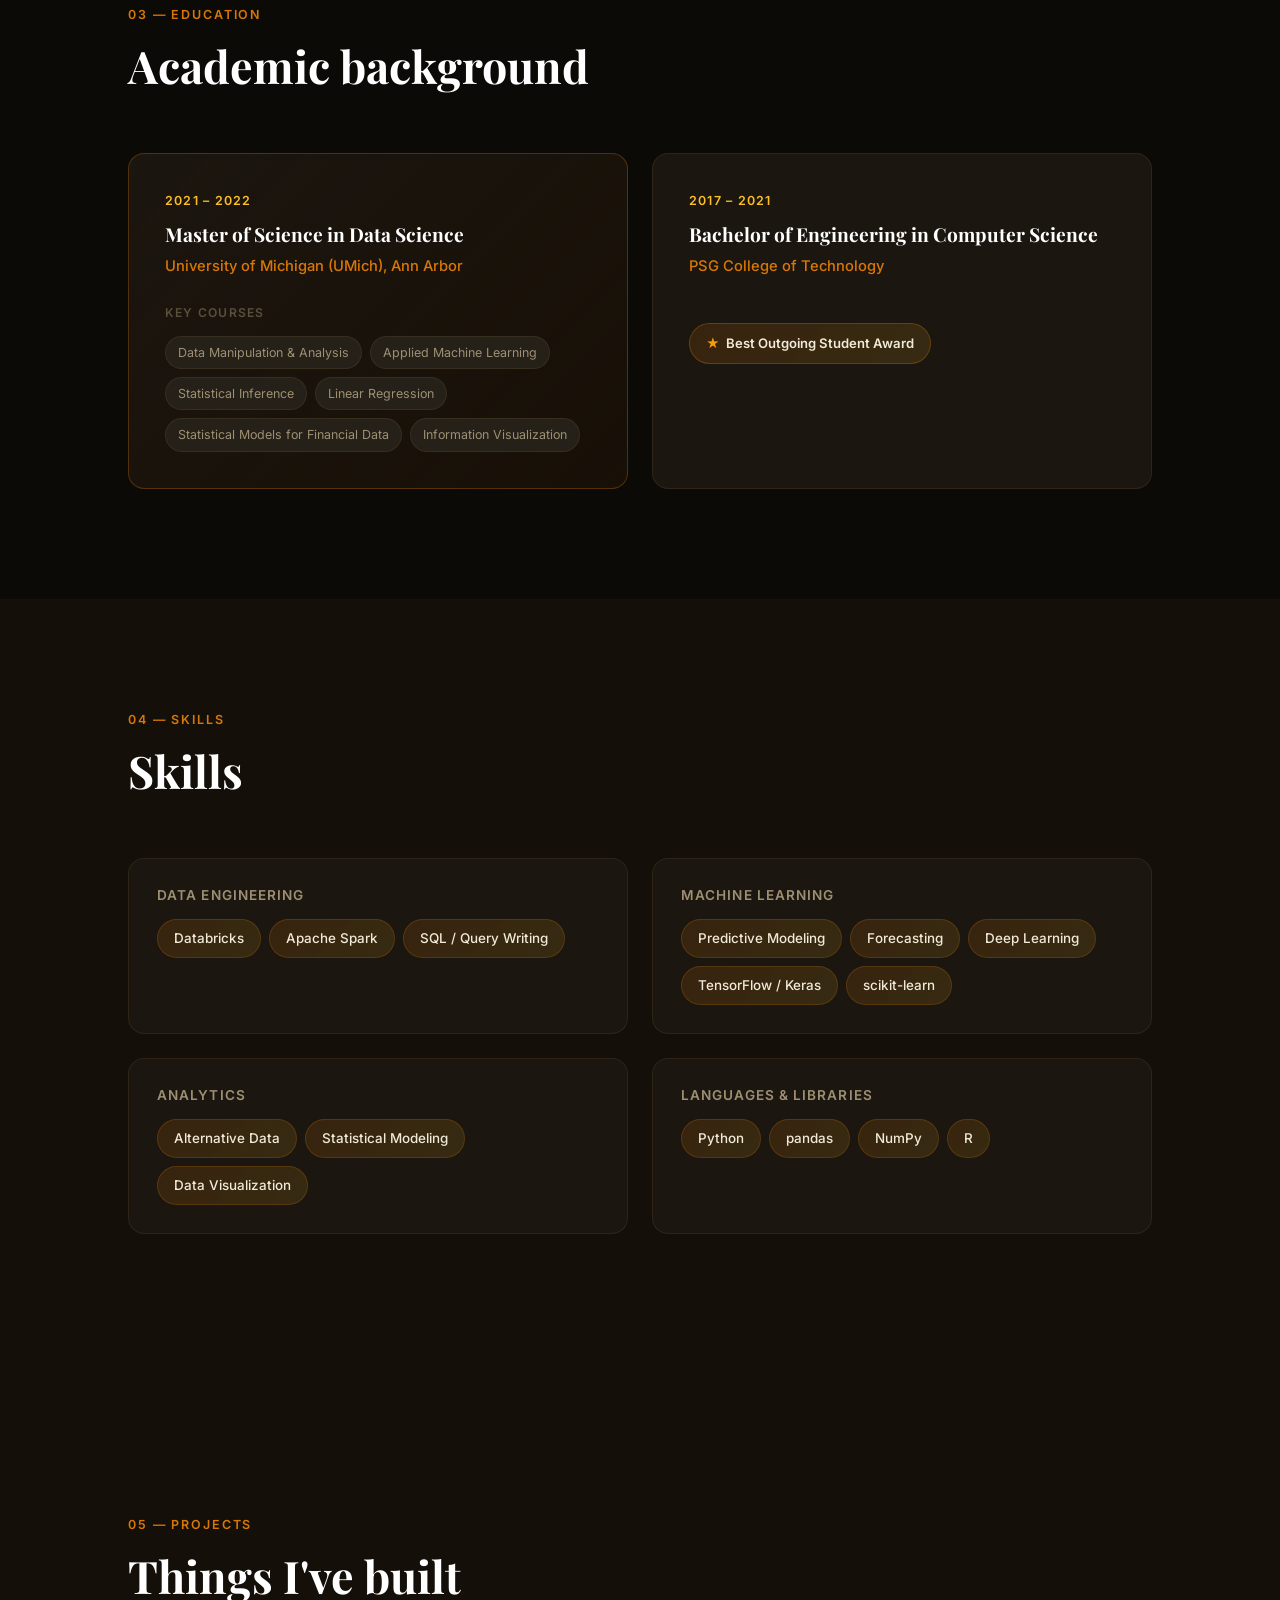
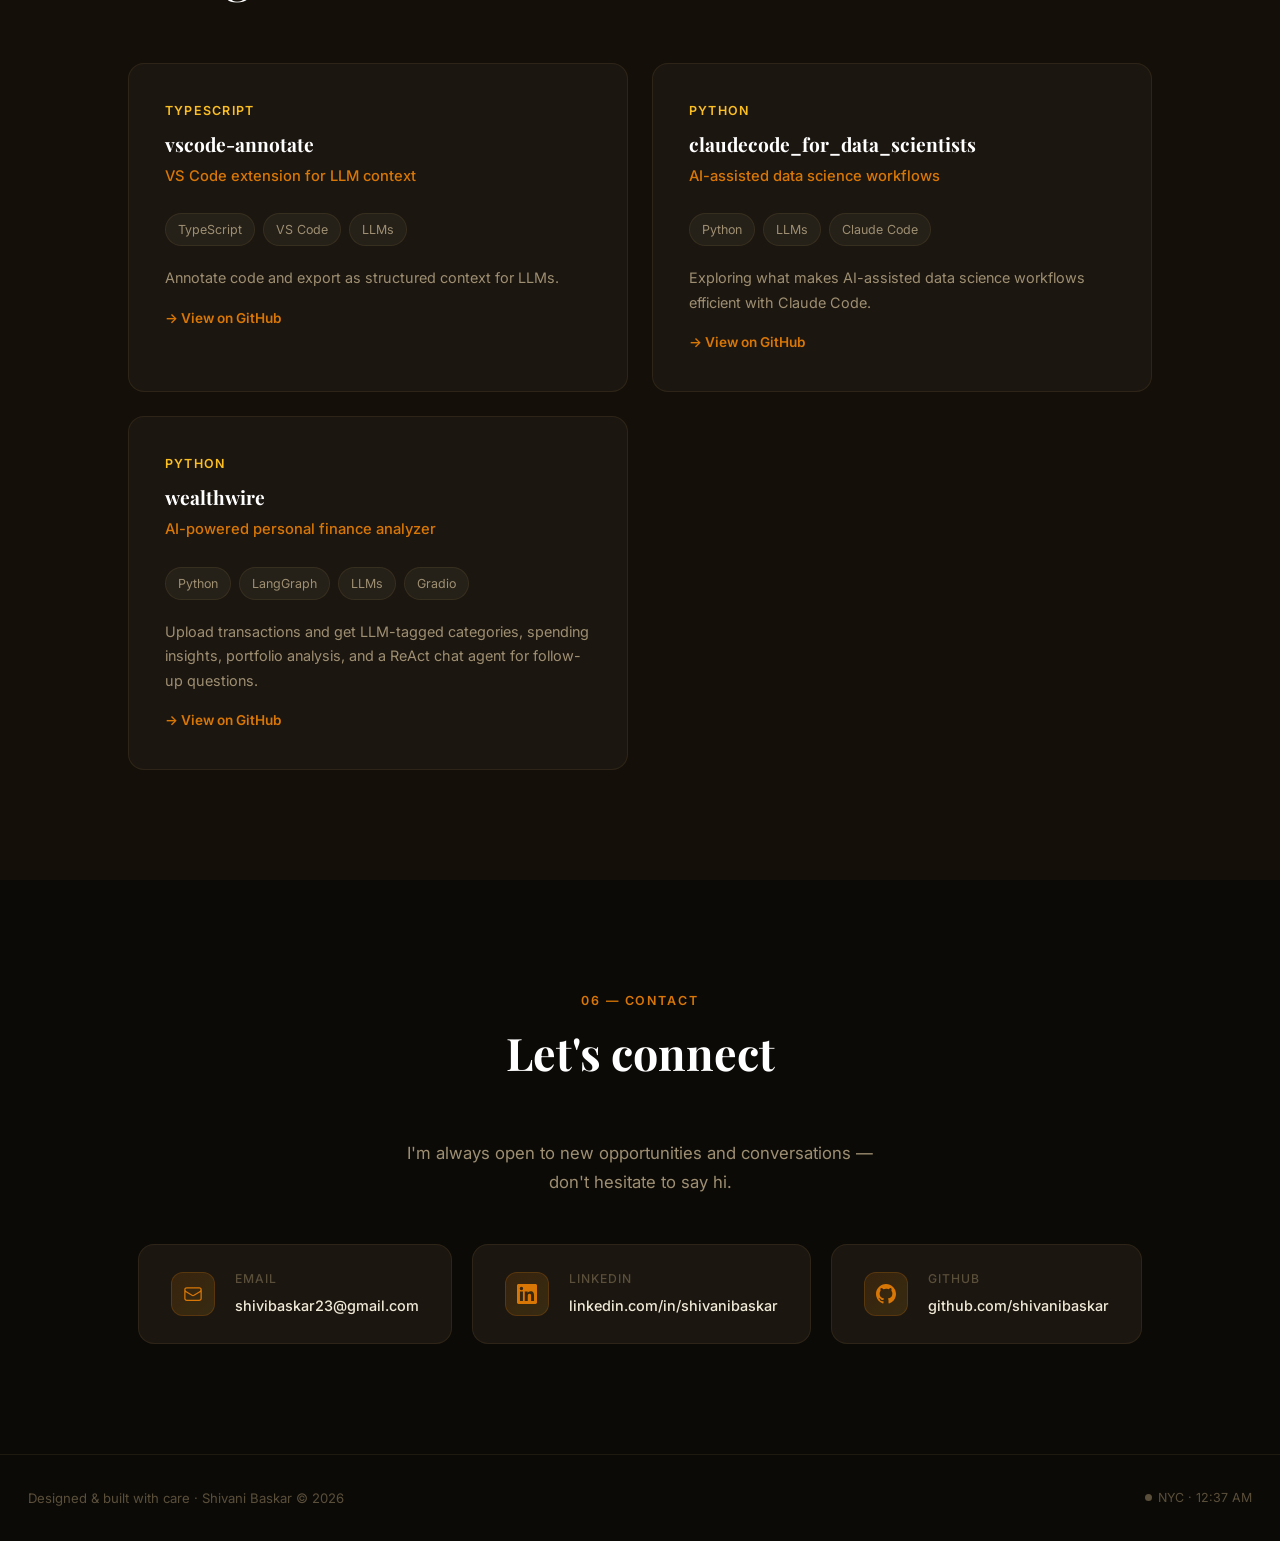
==== commit 14c1dcf1: "feat: flesh out wealthwire project description Co-Authored-By: Claude Opus 4.7 (1M context) <noreply" ====
--- a/index.html
+++ b/index.html
@@ -299,11 +299,14 @@
         <div class="edu-card reveal">
           <div class="edu-year">Python</div>
           <h3>wealthwire</h3>
-          <p class="edu-school">Financial data pipeline</p>
+          <p class="edu-school">AI-powered personal finance analyzer</p>
           <div class="course-tags proj-tags">
             <span>Python</span>
-            <span>Finance</span>
-          </div>
+            <span>LangGraph</span>
+            <span>LLMs</span>
+            <span>Gradio</span>
+          </div>
+          <p class="tl-desc">Upload transactions and get LLM-tagged categories, spending insights, portfolio analysis, and a ReAct chat agent for follow-up questions.</p>
           <a href="https://github.com/shivanibaskar/wealthwire" target="_blank" rel="noopener noreferrer" class="proj-link">→ View on GitHub</a>
         </div>
 
